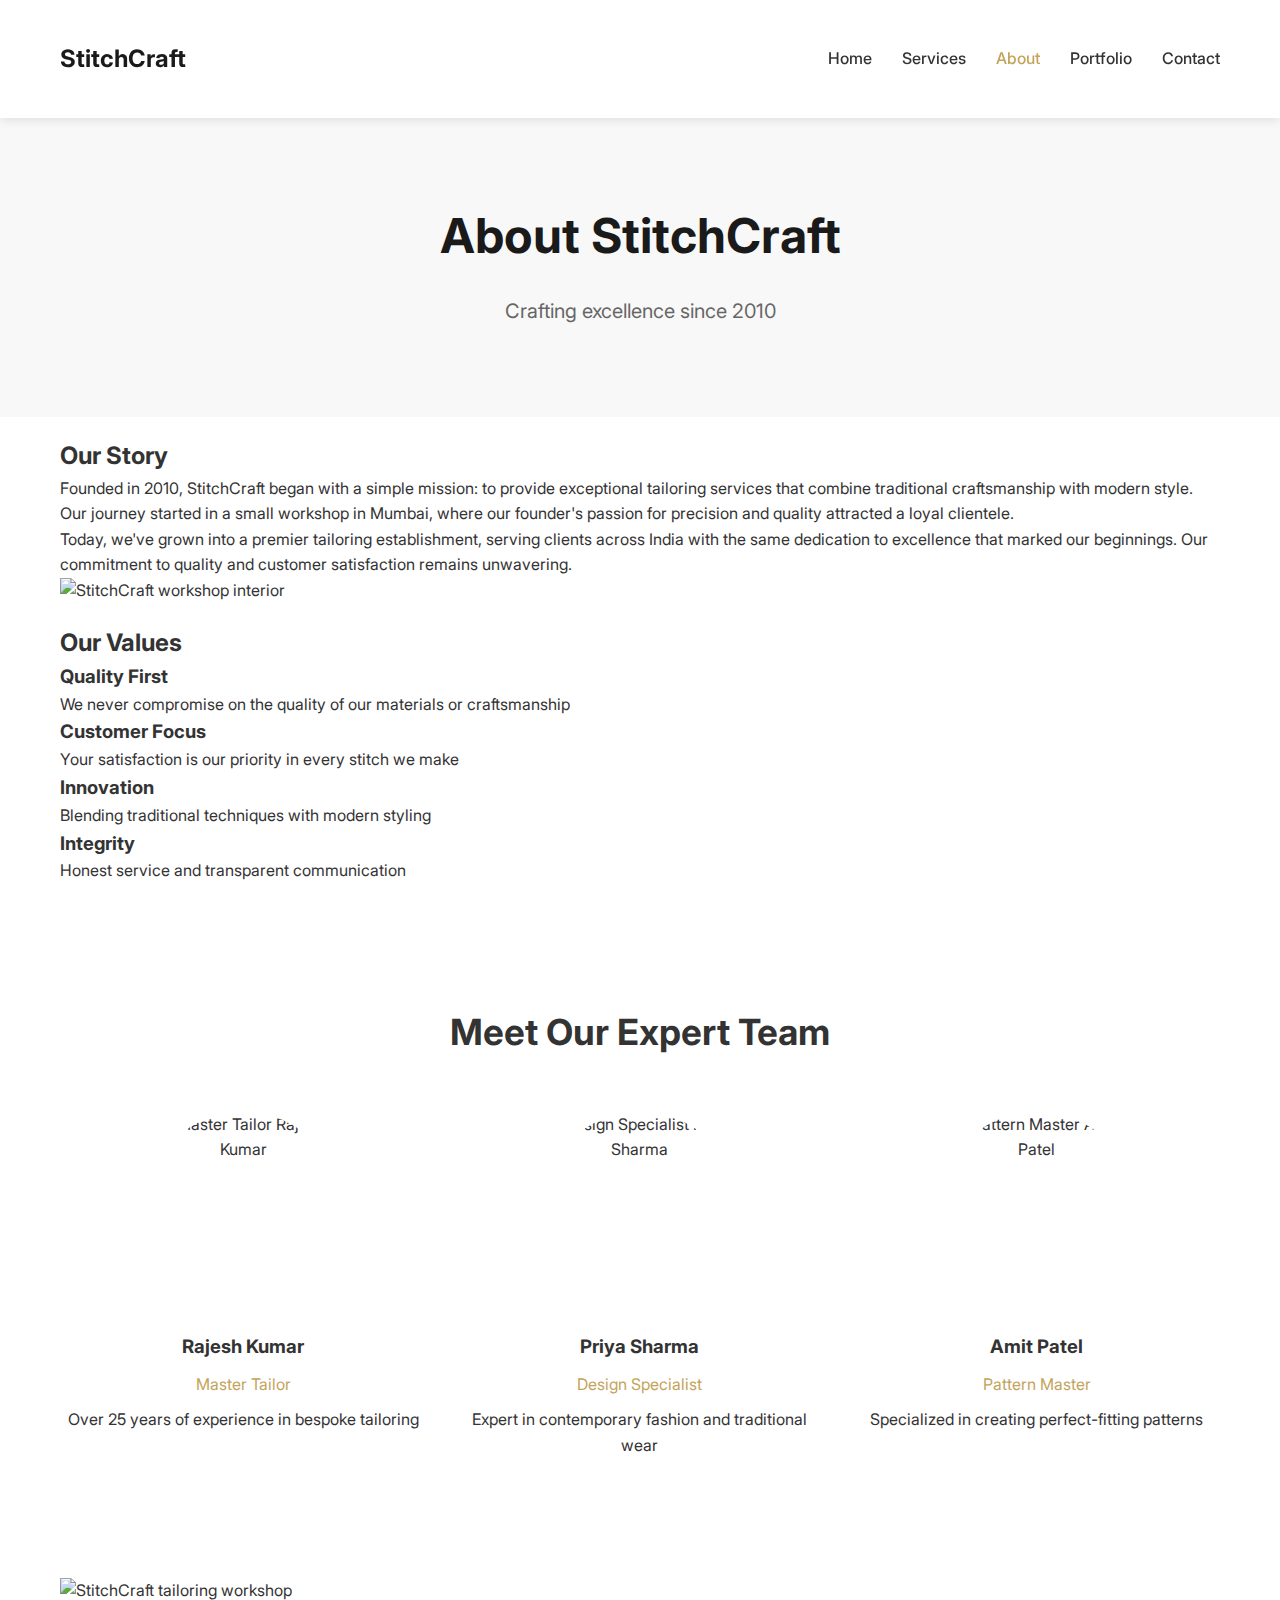
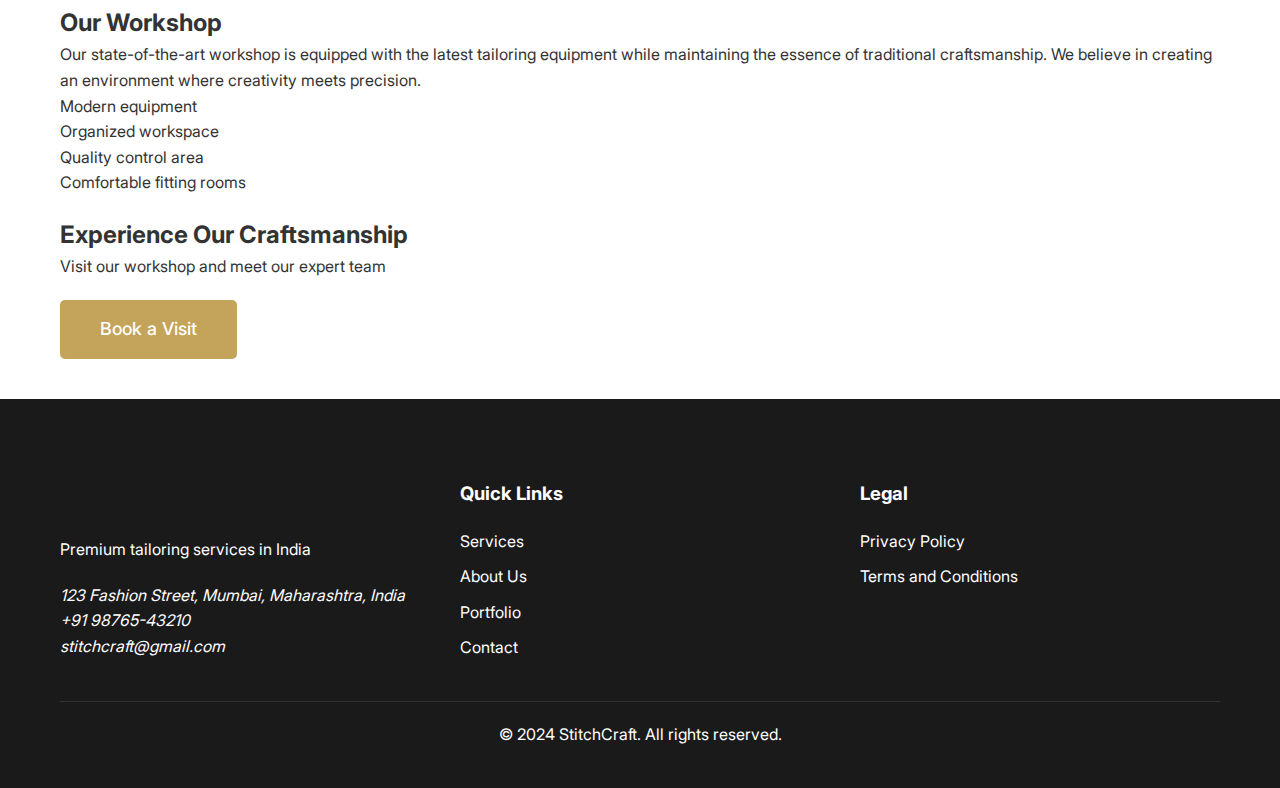
==== about.html @ 89bb5e3f "Initial commit" ====
<!DOCTYPE html>
<html lang="en">
<head>
    <meta charset="UTF-8">
    <meta name="viewport" content="width=device-width, initial-scale=1.0">
    <title>About StitchCraft - Our Story and Expertise</title>
    <meta name="description" content="Learn about StitchCraft's journey in premium tailoring, our expert team, and our commitment to quality craftsmanship in India.">
    <link rel="stylesheet" href="css/main.css">
    <link rel="stylesheet" href="fonts/fonts.css">
</head>
<body>
    <header class="header">
        <div class="container">
            <a href="index.html" class="logo">StitchCraft</a>
            <nav class="nav">
                <ul class="nav__list">
                    <li><a href="index.html">Home</a></li>
                    <li><a href="services.html">Services</a></li>
                    <li><a href="about.html" class="active">About</a></li>
                    <li><a href="portfolio.html">Portfolio</a></li>
                    <li><a href="contact.html">Contact</a></li>
                </ul>
            </nav>
        </div>
    </header>

    <main>
        <section class="page-hero">
            <div class="container">
                <h1>About StitchCraft</h1>
                <p>Crafting excellence since 2010</p>
            </div>
        </section>

        <section class="story">
            <div class="container">
                <div class="story__grid">
                    <div class="story__content">
                        <h2>Our Story</h2>
                        <p>Founded in 2010, StitchCraft began with a simple mission: to provide exceptional tailoring services that combine traditional craftsmanship with modern style. Our journey started in a small workshop in Mumbai, where our founder's passion for precision and quality attracted a loyal clientele.</p>
                        <p>Today, we've grown into a premier tailoring establishment, serving clients across India with the same dedication to excellence that marked our beginnings. Our commitment to quality and customer satisfaction remains unwavering.</p>
                    </div>
                    <div class="story__image">
                        <img src="" alt="StitchCraft workshop interior">
                    </div>
                </div>
            </div>
        </section>

        <section class="values">
            <div class="container">
                <h2>Our Values</h2>
                <div class="values__grid">
                    <div class="value">
                        <h3>Quality First</h3>
                        <p>We never compromise on the quality of our materials or craftsmanship</p>
                    </div>
                    <div class="value">
                        <h3>Customer Focus</h3>
                        <p>Your satisfaction is our priority in every stitch we make</p>
                    </div>
                    <div class="value">
                        <h3>Innovation</h3>
                        <p>Blending traditional techniques with modern styling</p>
                    </div>
                    <div class="value">
                        <h3>Integrity</h3>
                        <p>Honest service and transparent communication</p>
                    </div>
                </div>
            </div>
        </section>

        <section class="team">
            <div class="container">
                <h2>Meet Our Expert Team</h2>
                <div class="team__grid">
                    <div class="team-member">
                        <img src="" alt="Master Tailor Rajesh Kumar">
                        <h3>Rajesh Kumar</h3>
                        <p class="team-member__role">Master Tailor</p>
                        <p>Over 25 years of experience in bespoke tailoring</p>
                    </div>
                    <div class="team-member">
                        <img src="" alt="Design Specialist Priya Sharma">
                        <h3>Priya Sharma</h3>
                        <p class="team-member__role">Design Specialist</p>
                        <p>Expert in contemporary fashion and traditional wear</p>
                    </div>
                    <div class="team-member">
                        <img src="" alt="Pattern Master Amit Patel">
                        <h3>Amit Patel</h3>
                        <p class="team-member__role">Pattern Master</p>
                        <p>Specialized in creating perfect-fitting patterns</p>
                    </div>
                </div>
            </div>
        </section>

        <section class="workshop">
            <div class="container">
                <div class="workshop__grid">
                    <div class="workshop__image">
                        <img src="" alt="StitchCraft tailoring workshop">
                    </div>
                    <div class="workshop__content">
                        <h2>Our Workshop</h2>
                        <p>Our state-of-the-art workshop is equipped with the latest tailoring equipment while maintaining the essence of traditional craftsmanship. We believe in creating an environment where creativity meets precision.</p>
                        <ul class="workshop__features">
                            <li>Modern equipment</li>
                            <li>Organized workspace</li>
                            <li>Quality control area</li>
                            <li>Comfortable fitting rooms</li>
                        </ul>
                    </div>
                </div>
            </div>
        </section>

        <section class="cta">
            <div class="container">
                <h2>Experience Our Craftsmanship</h2>
                <p>Visit our workshop and meet our expert team</p>
                <a href="contact.html" class="btn btn--large">Book a Visit</a>
            </div>
        </section>
    </main>

    <footer class="footer">
        <div class="container">
            <div class="footer__grid">
                <div class="footer__info">
                    <a href="index.html" class="logo">StitchCraft</a>
                    <p>Premium tailoring services in India</p>
                    <address>
                        <a href="https://maps.google.com/?q=123+Fashion+Street,+Mumbai,+Maharashtra,+India" target="_blank">123 Fashion Street, Mumbai, Maharashtra, India</a><br>
                        <a href="tel:+919876543210">+91 98765-43210</a><br>
                        <a href="mailto:stitchcraft@gmail.com">stitchcraft@gmail.com</a>
                    </address>
                </div>
                <div class="footer__links">
                    <h3>Quick Links</h3>
                    <ul>
                        <li><a href="services.html">Services</a></li>
                        <li><a href="about.html">About Us</a></li>
                        <li><a href="portfolio.html">Portfolio</a></li>
                        <li><a href="contact.html">Contact</a></li>
                    </ul>
                </div>
                <div class="footer__legal">
                    <h3>Legal</h3>
                    <ul>
                        <li><a href="privacy-policy.html">Privacy Policy</a></li>
                        <li><a href="terms-conditions.html">Terms and Conditions</a></li>
                    </ul>
                </div>
            </div>
            <div class="footer__bottom">
                <p>&copy; 2024 StitchCraft. All rights reserved.</p>
            </div>
        </div>
    </footer>
</body>
</html>
---- css/main.css ----
/* Reset and base styles */
* {
    margin: 0;
    padding: 0;
    box-sizing: border-box;
}

body {
    font-family: 'Inter', sans-serif;
    line-height: 1.6;
    color: #333;
}

img {
    max-width: 100%;
    height: auto;
    display: block;
}

a {
    color: inherit;
    text-decoration: none;
}

ul {
    list-style: none;
}

/* Container */
.container {
    max-width: 1200px;
    margin: 20px auto;
    padding: 0 20px;
}

/* Header */
.header {
    background: #fff;
    padding: 20px 0;
    box-shadow: 0 2px 10px rgba(0, 0, 0, 0.1);
    position: sticky;
    top: 0;
    z-index: 100;
}

.header .container {
    display: flex;
    justify-content: space-between;
    align-items: center;
}

.logo {
    font-size: 24px;
    font-weight: 700;
    color: #1a1a1a;
    z-index: 101;
}

.nav-toggle {
    display: none;
    background: none;
    border: none;
    padding: 0;
    cursor: pointer;
    z-index: 101;
}

.hamburger {
    display: block;
    width: 30px;
    height: 3px;
    background: #1a1a1a;
    position: relative;
    transition: all 0.3s;
}

.hamburger::before,
.hamburger::after {
    content: '';
    position: absolute;
    width: 100%;
    height: 100%;
    background: #1a1a1a;
    transition: all 0.3s;
}

.hamburger::before {
    top: -8px;
}

.hamburger::after {
    bottom: -8px;
}

.nav-toggle.active .hamburger {
    background: transparent;
}

.nav-toggle.active .hamburger::before {
    transform: rotate(45deg);
    top: 0;
}

.nav-toggle.active .hamburger::after {
    transform: rotate(-45deg);
    bottom: 0;
}

.nav__list {
    display: flex;
    gap: 30px;
}

.nav__list a {
    font-weight: 500;
    transition: color 0.3s;
}

.nav__list a:hover,
.nav__list a.active {
    color: #c4a35a;
}

/* Hero section */
.hero {
    background-color: #f8f8f8;
    padding: 100px 0;
    text-align: center;
}

.page-hero {
    background-color: #f8f8f8;
    padding: 60px 0;
    text-align: center;
}

.hero h1,
.page-hero h1 {
    font-size: 48px;
    margin-bottom: 20px;
    color: #1a1a1a;
}

.hero p,
.page-hero p {
    font-size: 20px;
    color: #666;
    margin-bottom: 30px;
}

/* Buttons */
.btn {
    display: inline-block;
    padding: 12px 30px;
    background-color: #c4a35a;
    color: #fff;
    border-radius: 5px;
    font-weight: 500;
    transition: background-color 0.3s;
		margin: 20px 0;
}

.btn:hover {
    background-color: #b39351;
}

.btn--large {
    padding: 15px 40px;
    font-size: 18px;
}

/* Features section */
.features {
    padding: 80px 0;
}

.features h2 {
    text-align: center;
    font-size: 36px;
    margin-bottom: 50px;
}

.features__grid {
    display: grid;
    grid-template-columns: repeat(auto-fit, minmax(250px, 1fr));
    gap: 30px;
}

.feature {
    text-align: center;
    padding: 30px;
}

.feature__image {
    width: 200px;
    height: 200px;
    margin: 0 auto 20px;
    border-radius: 10px;
    overflow: hidden;
    background: #f8f8f8;
}

.feature__image img {
    width: 100%;
    height: 100%;
    object-fit: cover;
}

.feature h3 {
    margin: 20px 0;
    font-size: 24px;
}

/* Services section */
.services-preview {
    padding: 80px 0;
    background-color: #f8f8f8;
}

.services__grid {
    display: grid;
    grid-template-columns: repeat(auto-fit, minmax(300px, 1fr));
    gap: 30px;
}

.service {
    background: #fff;
    border-radius: 10px;
    overflow: hidden;
    box-shadow: 0 5px 15px rgba(0, 0, 0, 0.1);
}

.service img {
    width: 100%;
    height: 250px;
    object-fit: cover;
}

.service h3 {
    margin: 20px;
    font-size: 24px;
}

.service p {
    margin: 0 20px 20px;
    color: #666;
}

/* Portfolio section */
.portfolio {
    padding: 80px 0;
}

.portfolio h2 {
    text-align: center;
    font-size: 36px;
    margin-bottom: 30px;
}

.portfolio__filters {
    display: flex;
    justify-content: center;
    gap: 15px;
    margin-bottom: 40px;
}

.filter-btn {
    padding: 10px 20px;
    border: 2px solid #c4a35a;
    border-radius: 5px;
    background: transparent;
    color: #c4a35a;
    font-weight: 500;
    cursor: pointer;
    transition: all 0.3s;
}

.filter-btn:hover,
.filter-btn.active {
    background: #c4a35a;
    color: #fff;
}

.portfolio__grid {
    display: grid;
    grid-template-columns: repeat(auto-fit, minmax(300px, 1fr));
    gap: 30px;
}

.portfolio-item {
    position: relative;
    border-radius: 10px;
    overflow: hidden;
    box-shadow: 0 5px 15px rgba(0, 0, 0, 0.1);
    transition: all 0.3s ease;
    opacity: 1;
}

.portfolio-item.hidden {
    display: none;
}

.portfolio-item:hover {
    transform: translateY(-5px);
}

.portfolio-item img {
    width: 100%;
    height: 300px;
    object-fit: cover;
}

.portfolio-item__info {
    position: absolute;
    bottom: 0;
    left: 0;
    right: 0;
    padding: 20px;
    background: linear-gradient(to top, rgba(0,0,0,0.8), rgba(0,0,0,0));
    color: #fff;
}

.portfolio-item__info h3 {
    font-size: 24px;
    margin-bottom: 10px;
}

.portfolio-item__info p {
    font-size: 16px;
    opacity: 0.9;
}

@media (max-width: 768px) {
    .portfolio__filters {
        flex-wrap: wrap;
        justify-content: center;
        padding: 0 20px;
    }

    .filter-btn {
        width: calc(50% - 10px);
        text-align: center;
    }

    .portfolio__grid {
        grid-template-columns: 1fr;
        padding: 0 20px;
    }
}

/* Team section */
.team {
    padding: 80px 0;
}

.team h2 {
    text-align: center;
    font-size: 36px;
    margin-bottom: 50px;
}

.team__grid {
    display: grid;
    grid-template-columns: repeat(auto-fit, minmax(250px, 1fr));
    gap: 30px;
}

.team-member {
    text-align: center;
}

.team-member img {
    width: 200px;
    height: 200px;
    border-radius: 50%;
    margin: 0 auto 20px;
    object-fit: cover;
}

.team-member h3 {
    margin-bottom: 10px;
}

.team-member__role {
    color: #c4a35a;
    margin-bottom: 10px;
}

/* Contact form */
.contact-form {
    padding: 80px 0;
}

.form {
    max-width: 600px;
    margin: 0 auto;
}

.form__group {
    margin-bottom: 20px;
}

.form__group label {
    display: block;
    margin-bottom: 5px;
    font-weight: 500;
}

.form__group input,
.form__group textarea,
.form__group select {
    width: 100%;
    padding: 10px;
    border: 1px solid #ddd;
    border-radius: 5px;
    font-size: 16px;
}

.form__group--checkbox {
    display: flex;
    align-items: center;
    gap: 10px;
}

.form__group--checkbox input {
    width: auto;
}

/* Contact info */
.contact-info {
    padding: 60px 0;
    background-color: #f8f8f8;
}

.contact-info__grid {
    display: grid;
    grid-template-columns: repeat(auto-fit, minmax(250px, 1fr));
    gap: 30px;
}

.contact-card {
    text-align: center;
    padding: 30px;
}

.contact-card h3 {
    margin-bottom: 20px;
}

/* Map */
.map {
    padding: 40px 0;
}

.map iframe {
    width: 100%;
    border-radius: 10px;
}

/* Footer */
.footer {
    background-color: #1a1a1a;
    color: #fff;
    padding: 60px 0 20px;
}

.footer__grid {
    display: grid;
    grid-template-columns: repeat(auto-fit, minmax(250px, 1fr));
    gap: 40px;
    margin-bottom: 40px;
}

.footer__info p {
    margin: 20px 0;
}

.footer__links h3,
.footer__legal h3 {
    margin-bottom: 20px;
}

.footer__links ul,
.footer__legal ul {
    display: flex;
    flex-direction: column;
    gap: 10px;
}

.footer__bottom {
    text-align: center;
    padding-top: 20px;
    border-top: 1px solid rgba(255, 255, 255, 0.1);
}

/* Privacy and Terms pages */
.privacy-content,
.terms-content {
    padding: 60px 0;
}

.content-block {
    margin-bottom: 40px;
}

.content-block h2 {
    margin-bottom: 20px;
    font-size: 28px;
}

.content-block h3 {
    margin: 20px 0 10px;
    font-size: 22px;
}

.content-block p,
.content-block ul {
    margin-bottom: 20px;
}

.content-block ul {
    padding-left: 20px;
    list-style-type: disc;
}

/* Thanks page */
.thanks-page {
    min-height: 100vh;
    display: flex;
    align-items: center;
    justify-content: center;
    text-align: center;
    padding: 40px 0;
}

.thanks-content h1 {
    font-size: 36px;
    margin-bottom: 20px;
}

.thanks-content p {
    margin-bottom: 30px;
    color: #666;
}

/* Responsive styles */
@media (max-width: 768px) {
    .hero h1,
    .page-hero h1 {
        font-size: 36px;
    }

    .nav__list {
        gap: 20px;
    }

    .features__grid,
    .services__grid,
    .team__grid,
    .portfolio__items {
        grid-template-columns: 1fr;
    }
}

@media (max-width: 480px) {
    .hero h1,
    .page-hero h1 {
        font-size: 28px;
    }

    .btn {
        padding: 10px 20px;
    }

    .nav__list {
        gap: 15px;
        font-size: 14px;
    }
}

/* Process section */
.process {
    padding: 80px 0;
    background-color: #f8f8f8;
}

.process h2 {
    text-align: center;
    font-size: 36px;
    margin-bottom: 50px;
}

.process__grid {
    display: grid;
    grid-template-columns: repeat(auto-fit, minmax(250px, 1fr));
    gap: 30px;
}

.process-step {
    text-align: center;
    padding: 30px;
    background: #fff;
    border-radius: 10px;
    box-shadow: 0 5px 15px rgba(0, 0, 0, 0.1);
    position: relative;
}

.process-step__number {
    width: 40px;
    height: 40px;
    background: #c4a35a;
    color: #fff;
    border-radius: 50%;
    display: flex;
    align-items: center;
    justify-content: center;
    font-weight: 700;
    margin: 0 auto 20px;
}

.process-step h3 {
    margin-bottom: 15px;
    font-size: 22px;
}

/* Featured Works section */
.featured-works {
    padding: 80px 0;
}

.featured-works h2 {
    text-align: center;
    font-size: 36px;
    margin-bottom: 50px;
}

.featured-works__grid {
    display: grid;
    grid-template-columns: repeat(auto-fit, minmax(300px, 1fr));
    gap: 30px;
    margin-bottom: 40px;
}

.featured-work {
    position: relative;
    border-radius: 10px;
    overflow: hidden;
    box-shadow: 0 5px 15px rgba(0, 0, 0, 0.1);
}

.featured-work img {
    width: 100%;
    height: 400px;
    object-fit: cover;
}

.featured-work__info {
    position: absolute;
    bottom: 0;
    left: 0;
    right: 0;
    padding: 20px;
    background: linear-gradient(to top, rgba(0,0,0,0.8), rgba(0,0,0,0));
    color: #fff;
}

.featured-work__info h3 {
    margin-bottom: 10px;
    font-size: 24px;
}

.featured-works__cta {
    text-align: center;
}

/* Testimonials section */
.testimonials {
    padding: 80px 0;
    background-color: #f8f8f8;
}

.testimonials h2 {
    text-align: center;
    font-size: 36px;
    margin-bottom: 50px;
}

.testimonials__grid {
    display: grid;
    grid-template-columns: repeat(auto-fit, minmax(300px, 1fr));
    gap: 30px;
}

.testimonial {
    background: #fff;
    padding: 30px;
    border-radius: 10px;
    box-shadow: 0 5px 15px rgba(0, 0, 0, 0.1);
}

.testimonial__content {
    margin-bottom: 20px;
    font-style: italic;
}

.testimonial__author {
    display: flex;
    align-items: center;
    gap: 15px;
}

.testimonial__author img {
    width: 60px;
    height: 60px;
    border-radius: 50%;
    object-fit: cover;
}

.testimonial__info h4 {
    font-size: 18px;
    margin-bottom: 5px;
}

.testimonial__info p {
    color: #666;
    font-size: 14px;
}

/* Expertise section */
.expertise {
    padding: 80px 0;
}

.expertise h2 {
    text-align: center;
    font-size: 36px;
    margin-bottom: 50px;
}

.expertise__grid {
    display: grid;
    grid-template-columns: repeat(auto-fit, minmax(300px, 1fr));
    gap: 30px;
}

.expertise-card {
    padding: 30px;
    background: #fff;
    border-radius: 10px;
    box-shadow: 0 5px 15px rgba(0, 0, 0, 0.1);
}

.expertise-card h3 {
    font-size: 24px;
    margin-bottom: 15px;
    color: #c4a35a;
}

.expertise-card p {
    margin-bottom: 20px;
}

.expertise-list {
    list-style: none;
    padding: 0;
}

.expertise-list li {
    padding: 10px 0;
    border-bottom: 1px solid #eee;
}

.expertise-list li:last-child {
    border-bottom: none;
}

/* Responsive adjustments */
@media (max-width: 768px) {
    .process__grid,
    .featured-works__grid,
    .testimonials__grid,
    .expertise__grid {
        grid-template-columns: 1fr;
    }

    .featured-work img {
        height: 300px;
    }
}

/* Additional Services section */
.additional-services {
    padding: 80px 0;
    background-color: #f8f8f8;
}

.additional-services h2 {
    text-align: center;
    font-size: 36px;
    margin-bottom: 50px;
}

.additional-services__grid {
    display: grid;
    grid-template-columns: repeat(auto-fit, minmax(300px, 1fr));
    gap: 30px;
}

.additional-service {
    background: #fff;
    border-radius: 10px;
    overflow: hidden;
    box-shadow: 0 5px 15px rgba(0, 0, 0, 0.1);
}

.additional-service img {
    width: 100%;
    height: 200px;
    object-fit: cover;
}

.additional-service h3 {
    margin: 20px;
    font-size: 24px;
}

.additional-service p {
    margin: 0 20px 20px;
    color: #666;
}

.additional-service .service-features {
    margin: 0 20px 20px;
    padding-left: 20px;
}

.additional-service .service-features li {
    margin-bottom: 10px;
    position: relative;
}

.additional-service .service-features li:before {
    content: "•";
    color: #c4a35a;
    position: absolute;
    left: -15px;
}

.additional-service .btn {
    margin: 0 20px 20px;
}

/* Fabric Collection section */
.fabric-collection {
    padding: 80px 0;
}

.fabric-collection h2 {
    text-align: center;
    font-size: 36px;
    margin-bottom: 50px;
}

.fabric-collection__grid {
    display: grid;
    grid-template-columns: repeat(auto-fit, minmax(250px, 1fr));
    gap: 30px;
}

.fabric-category {
    background: #fff;
    border-radius: 10px;
    overflow: hidden;
    box-shadow: 0 5px 15px rgba(0, 0, 0, 0.1);
}

.fabric-category img {
    width: 100%;
    height: 200px;
    object-fit: cover;
}

.fabric-category h3 {
    margin: 20px;
    font-size: 22px;
    color: #c4a35a;
}

.fabric-category ul {
    margin: 0 20px 20px;
    padding-left: 20px;
    list-style-type: disc;
}

.fabric-category li {
    margin-bottom: 10px;
    color: #666;
}

/* Service Features section */
.service-features {
    padding: 80px 0;
    background-color: #f8f8f8;
}

.service-features h2 {
    text-align: center;
    font-size: 36px;
    margin-bottom: 50px;
}

.service-features__grid {
    display: grid;
    grid-template-columns: repeat(auto-fit, minmax(250px, 1fr));
    gap: 30px;
}

.feature-card {
    text-align: center;
    padding: 30px;
    background: #fff;
    border-radius: 10px;
    box-shadow: 0 5px 15px rgba(0, 0, 0, 0.1);
}

.feature-card__icon {
    width: 80px;
    height: 80px;
    margin: 0 auto 20px;
    background: #f8f8f8;
    border-radius: 50%;
    display: flex;
    align-items: center;
    justify-content: center;
}

.feature-card__icon img {
    width: 40px;
    height: 40px;
    object-fit: contain;
}

.feature-card h3 {
    margin-bottom: 15px;
    font-size: 22px;
    color: #c4a35a;
}

.feature-card p {
    color: #666;
}

/* Quality Guarantee section */
.quality-guarantee {
    padding: 80px 0;
    background: linear-gradient(rgba(196, 163, 90, 0.1), rgba(196, 163, 90, 0.1));
}

.quality-guarantee__content {
    text-align: center;
    max-width: 800px;
    margin: 0 auto;
}

.quality-guarantee h2 {
    font-size: 36px;
    margin-bottom: 20px;
}

.quality-guarantee > p {
    margin-bottom: 50px;
    font-size: 18px;
    color: #666;
}

.guarantee-points {
    display: grid;
    grid-template-columns: repeat(auto-fit, minmax(300px, 1fr));
    gap: 30px;
}

.guarantee-point {
    background: #fff;
    padding: 30px;
    border-radius: 10px;
    box-shadow: 0 5px 15px rgba(0, 0, 0, 0.1);
}

.guarantee-point h3 {
    margin-bottom: 15px;
    font-size: 22px;
    color: #c4a35a;
}

.guarantee-point p {
    color: #666;
}

/* Responsive adjustments */
@media (max-width: 768px) {
    .additional-services__grid,
    .fabric-collection__grid,
    .service-features__grid,
    .guarantee-points {
        grid-template-columns: 1fr;
    }
}

/* Responsive styles */
@media (max-width: 768px) {
    .nav-toggle {
        display: block;
    }

    .nav {
        position: fixed;
        top: 0;
        right: -100%;
        width: 100%;
        height: 100vh;
        background: #fff;
        padding: 80px 20px;
        transition: right 0.3s;
    }

    .nav.active {
        right: 0;
    }

    .nav__list {
        flex-direction: column;
        align-items: center;
        gap: 20px;
    }

    .nav__list a {
        font-size: 20px;
    }
}

/* Pricing section */
.pricing {
    padding: 80px 0;
    background-color: #f8f8f8;
}

.pricing h2 {
    text-align: center;
    font-size: 36px;
    margin-bottom: 50px;
}

.pricing__grid {
    display: grid;
    grid-template-columns: repeat(auto-fit, minmax(300px, 1fr));
    gap: 30px;
    max-width: 1200px;
    margin: 0 auto;
}

.pricing-card {
    background: #fff;
    border-radius: 10px;
    overflow: hidden;
    box-shadow: 0 5px 15px rgba(0, 0, 0, 0.1);
    transition: transform 0.3s;
    position: relative;
}

.pricing-card:hover {
    transform: translateY(-5px);
}

.pricing-card.featured {
    border: 2px solid #c4a35a;
    transform: scale(1.05);
}

.pricing-card.featured:hover {
    transform: scale(1.05) translateY(-5px);
}

.featured-label {
    position: absolute;
    top: 0;
    right: 0;
    background: #c4a35a;
    color: #fff;
    padding: 8px 20px;
    border-bottom-left-radius: 10px;
    font-size: 14px;
    font-weight: 500;
}

.pricing-card__header {
    background: #1a1a1a;
    color: #fff;
    padding: 30px;
    text-align: center;
}

.pricing-card__header h3 {
    font-size: 24px;
    margin-bottom: 10px;
}

.pricing-card__header .price {
    font-size: 20px;
    color: #c4a35a;
    font-weight: 500;
}

.pricing-card__content {
    padding: 30px;
}

.pricing-card__content ul {
    margin-bottom: 30px;
}

.pricing-card__content li {
    display: flex;
    justify-content: space-between;
    align-items: center;
    padding: 15px 0;
    border-bottom: 1px solid #eee;
}

.pricing-card__content li:last-child {
    border-bottom: none;
}

.feature-name {
    color: #333;
}

.feature-price {
    color: #c4a35a;
    font-weight: 500;
}

.pricing-card .btn {
    width: 100%;
    text-align: center;
}

@media (max-width: 768px) {
    .pricing__grid {
        grid-template-columns: 1fr;
        padding: 0 20px;
    }

    .pricing-card.featured {
        transform: none;
    }

    .pricing-card.featured:hover {
        transform: translateY(-5px);
    }
}
---- fonts/fonts.css ----
@font-face {
    font-family: 'Inter';
    src: url('Inter_24pt-Regular.ttf') format('truetype');
    font-weight: 400;
    font-style: normal;
    font-display: swap;
}

@font-face {
    font-family: 'Inter';
    src: url('Inter_24pt-Medium.ttf') format('truetype');
    font-weight: 500;
    font-style: normal;
    font-display: swap;
}

@font-face {
    font-family: 'Inter';
    src: url('Inter_24pt-Bold.ttf') format('truetype');
    font-weight: 700;
    font-style: normal;
    font-display: swap;
}
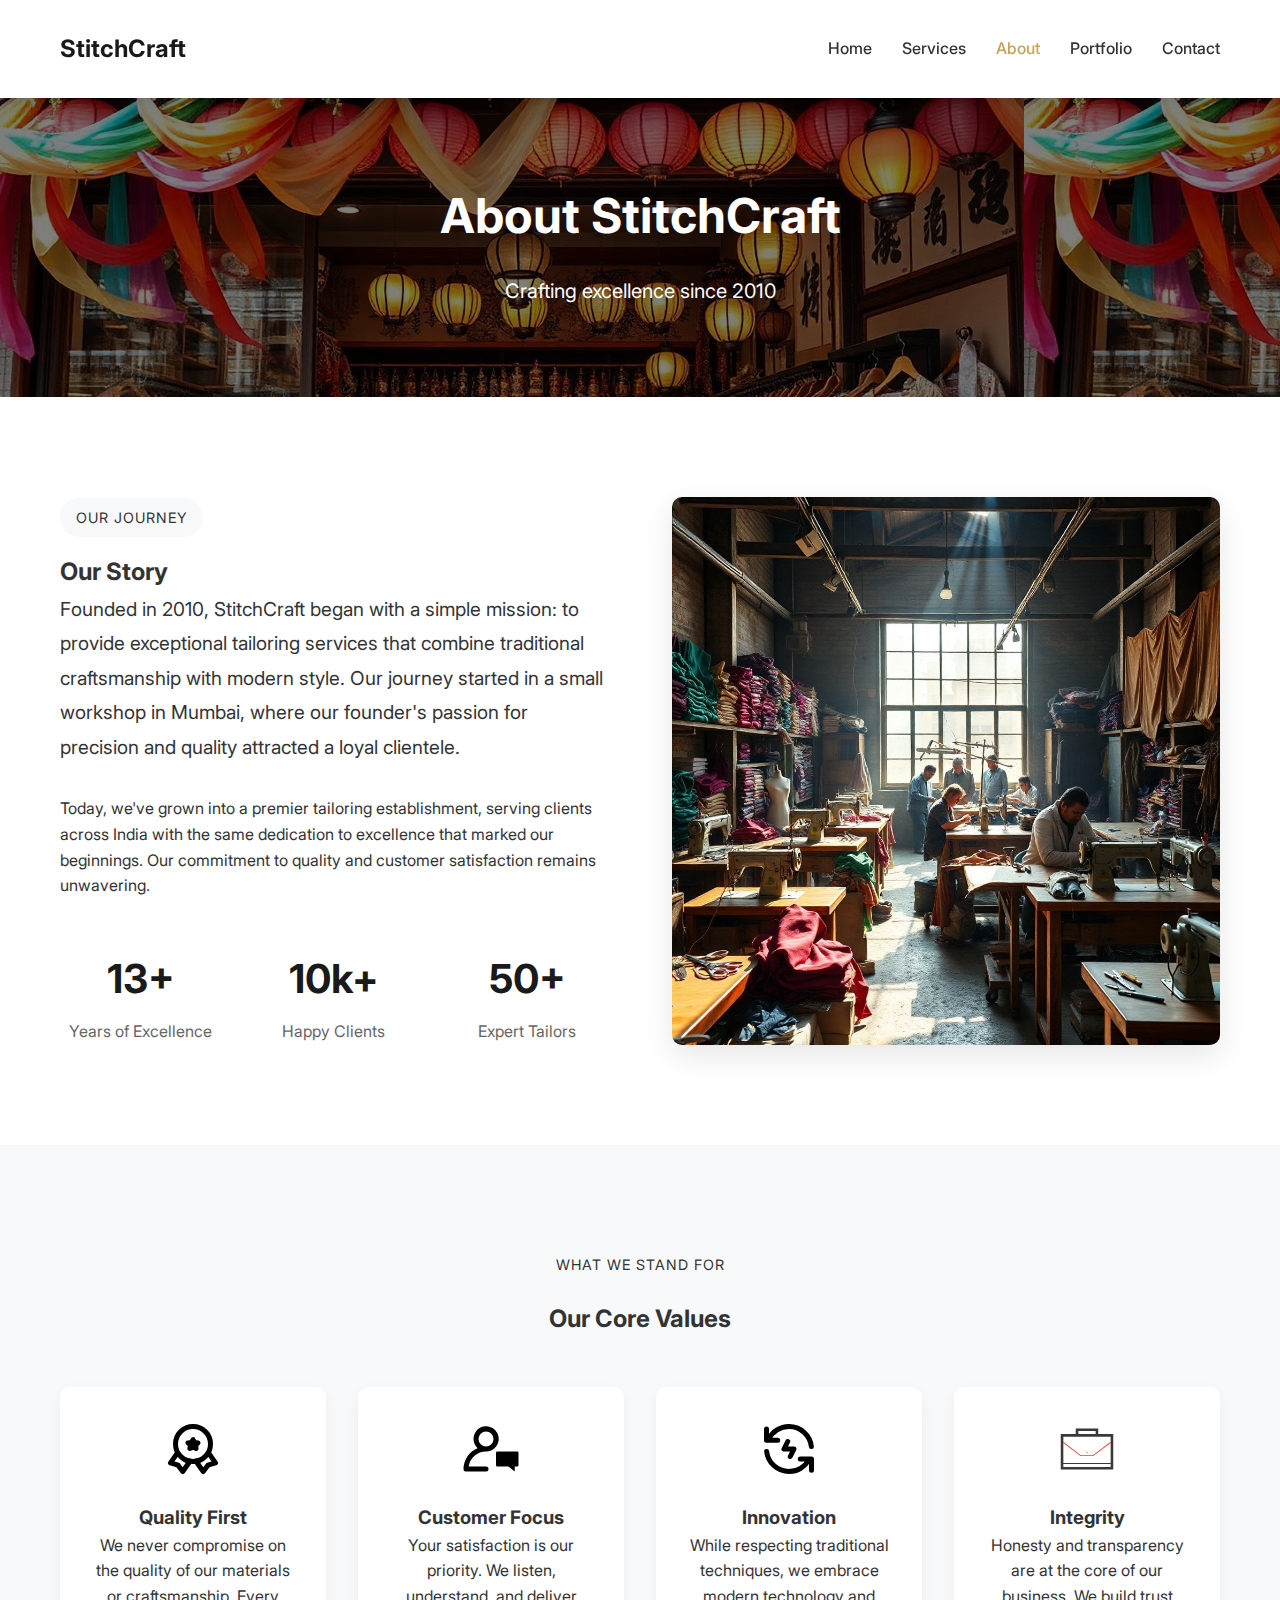
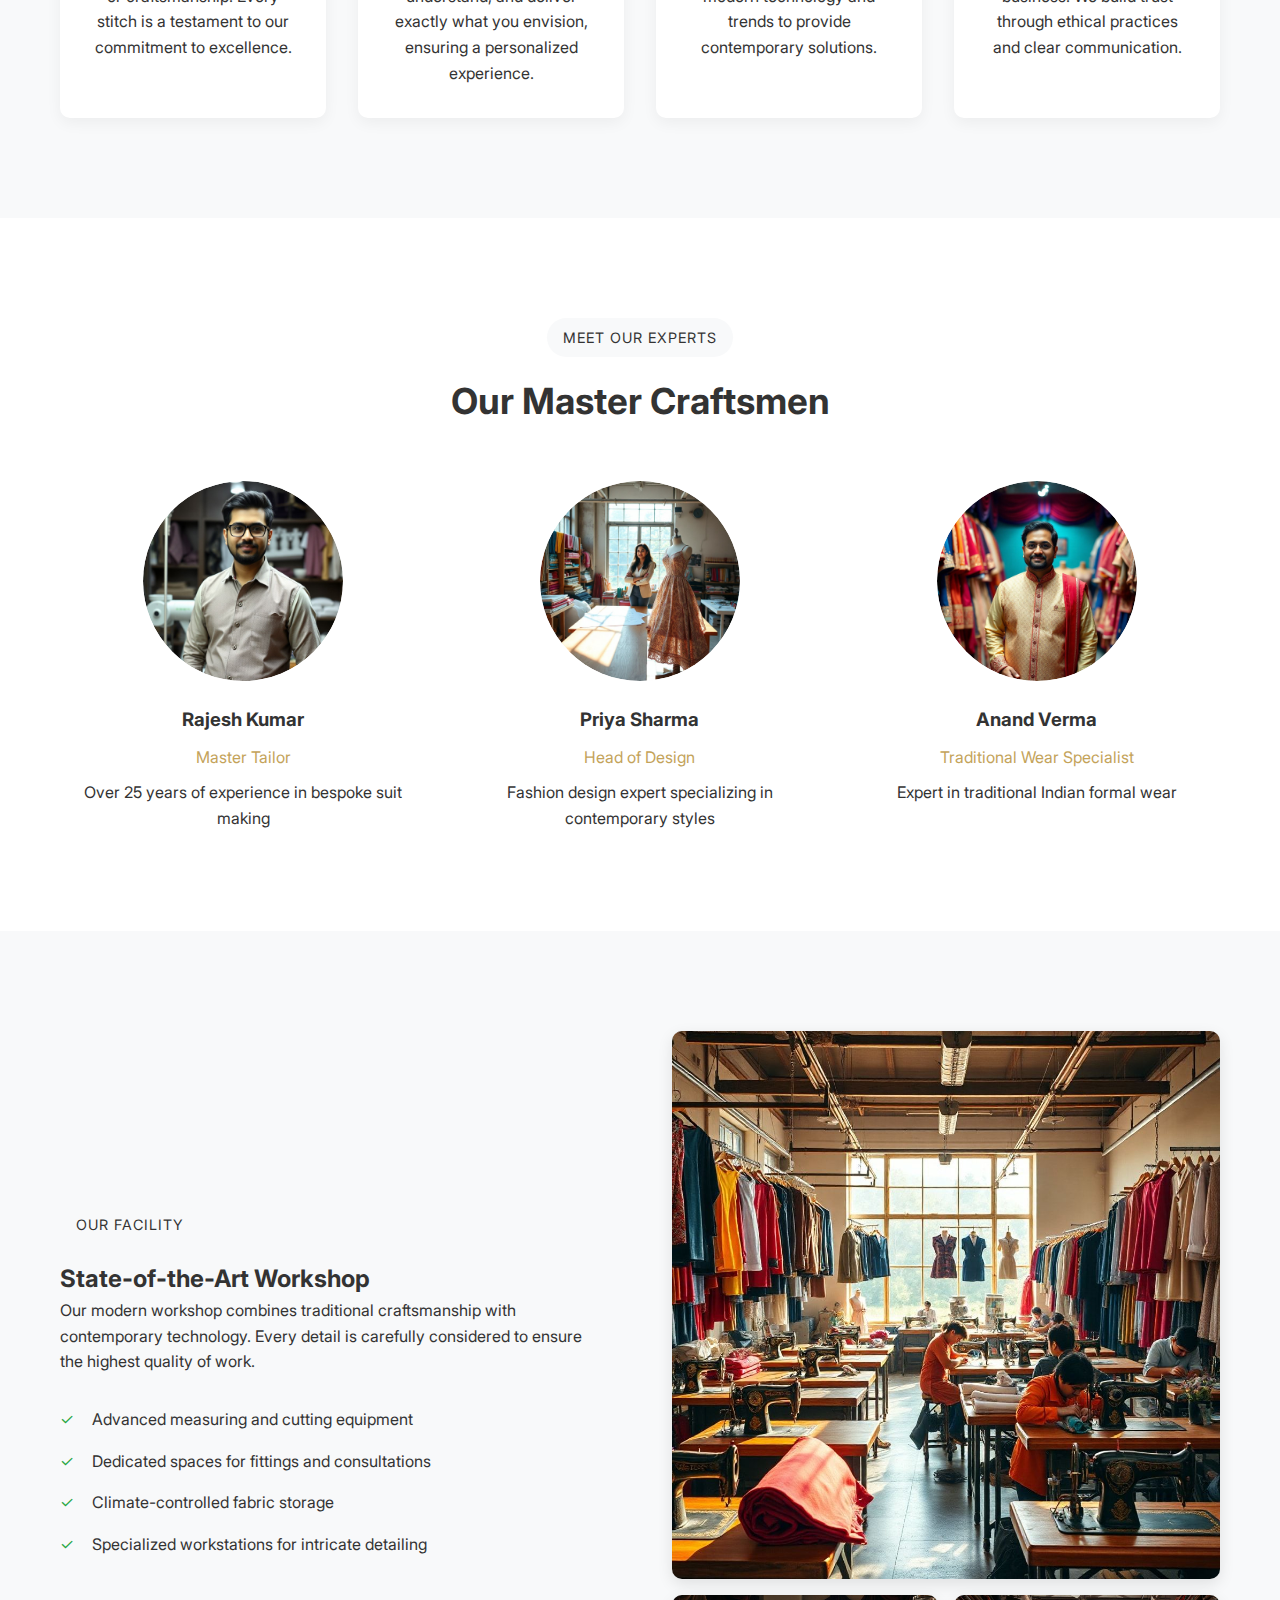
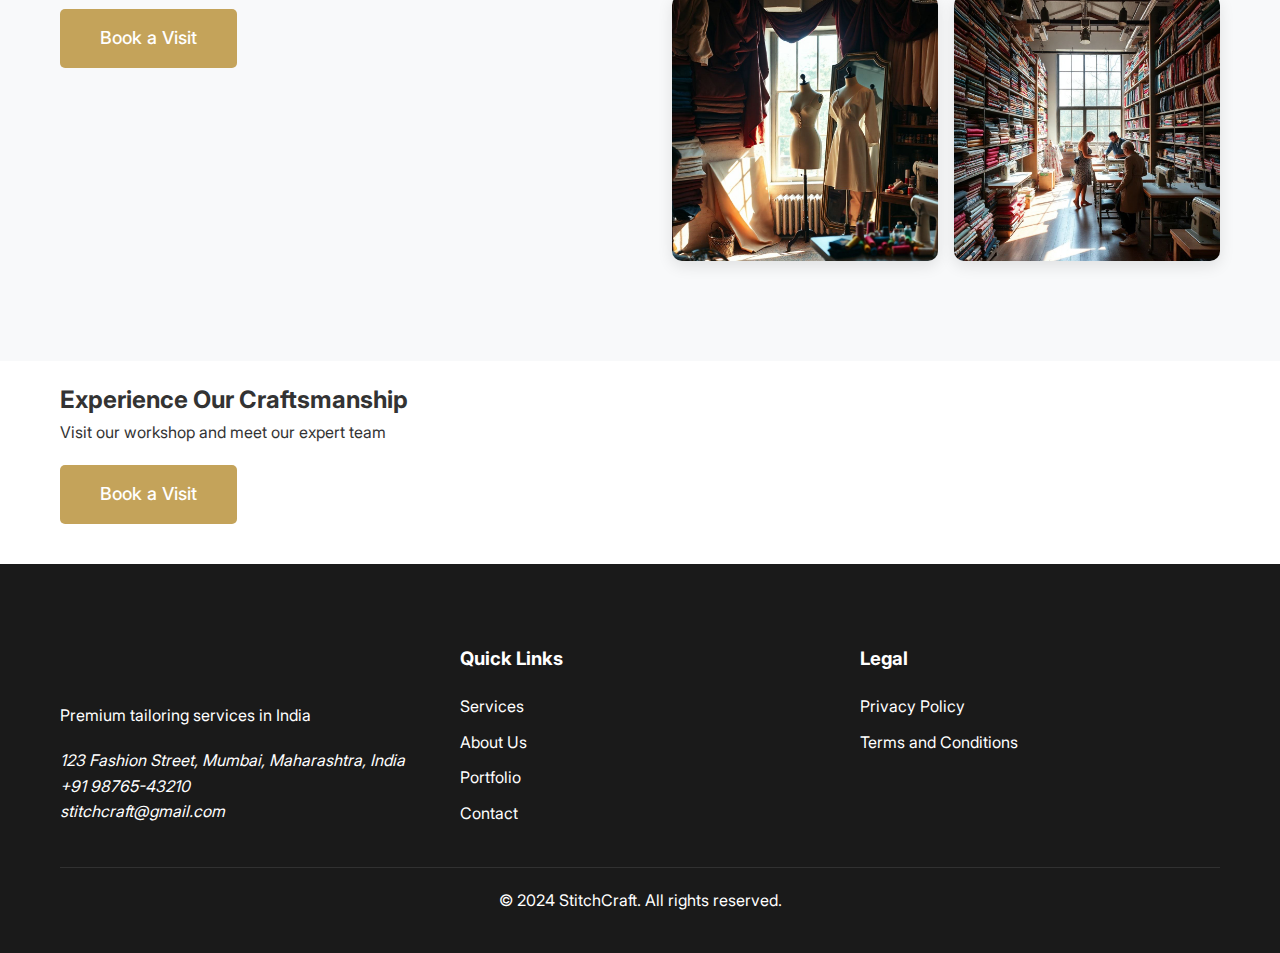
==== commit 46ad671b: "Enhance website structure and design: Added navigation toggle button, improved hero sections with ba" ====
--- a/about.html
+++ b/about.html
@@ -12,6 +12,9 @@
     <header class="header">
         <div class="container">
             <a href="index.html" class="logo">StitchCraft</a>
+            <button class="nav-toggle" aria-label="Toggle navigation">
+                <span class="hamburger"></span>
+            </button>
             <nav class="nav">
                 <ul class="nav__list">
                     <li><a href="index.html">Home</a></li>
@@ -25,7 +28,7 @@
     </header>
 
     <main>
-        <section class="page-hero">
+        <section class="page-hero about-hero">
             <div class="container">
                 <h1>About StitchCraft</h1>
                 <p>Crafting excellence since 2010</p>
@@ -36,12 +39,27 @@
             <div class="container">
                 <div class="story__grid">
                     <div class="story__content">
+                        <span class="section-tag">Our Journey</span>
                         <h2>Our Story</h2>
-                        <p>Founded in 2010, StitchCraft began with a simple mission: to provide exceptional tailoring services that combine traditional craftsmanship with modern style. Our journey started in a small workshop in Mumbai, where our founder's passion for precision and quality attracted a loyal clientele.</p>
+                        <p class="story__description">Founded in 2010, StitchCraft began with a simple mission: to provide exceptional tailoring services that combine traditional craftsmanship with modern style. Our journey started in a small workshop in Mumbai, where our founder's passion for precision and quality attracted a loyal clientele.</p>
                         <p>Today, we've grown into a premier tailoring establishment, serving clients across India with the same dedication to excellence that marked our beginnings. Our commitment to quality and customer satisfaction remains unwavering.</p>
+                        <div class="story__stats">
+                            <div class="stat-item">
+                                <span class="stat-number">13+</span>
+                                <span class="stat-label">Years of Excellence</span>
+                            </div>
+                            <div class="stat-item">
+                                <span class="stat-number">10k+</span>
+                                <span class="stat-label">Happy Clients</span>
+                            </div>
+                            <div class="stat-item">
+                                <span class="stat-number">50+</span>
+                                <span class="stat-label">Expert Tailors</span>
+                            </div>
+                        </div>
                     </div>
                     <div class="story__image">
-                        <img src="" alt="StitchCraft workshop interior">
+                        <img src="img/interior.jpg" alt="StitchCraft workshop interior">
                     </div>
                 </div>
             </div>
@@ -49,23 +67,36 @@
 
         <section class="values">
             <div class="container">
-                <h2>Our Values</h2>
+                <span class="section-tag">What We Stand For</span>
+                <h2>Our Core Values</h2>
                 <div class="values__grid">
-                    <div class="value">
+                    <div class="value-card">
+                        <div class="value-card__icon">
+                            <img src="img/icons/quality-4-svgrepo-com.svg" alt="Quality icon">
+                        </div>
                         <h3>Quality First</h3>
-                        <p>We never compromise on the quality of our materials or craftsmanship</p>
-                    </div>
-                    <div class="value">
+                        <p>We never compromise on the quality of our materials or craftsmanship. Every stitch is a testament to our commitment to excellence.</p>
+                    </div>
+                    <div class="value-card">
+                        <div class="value-card__icon">
+                            <img src="img/icons/customer-service-svgrepo-com.svg" alt="Customer focus icon">
+                        </div>
                         <h3>Customer Focus</h3>
-                        <p>Your satisfaction is our priority in every stitch we make</p>
-                    </div>
-                    <div class="value">
+                        <p>Your satisfaction is our priority. We listen, understand, and deliver exactly what you envision, ensuring a personalized experience.</p>
+                    </div>
+                    <div class="value-card">
+                        <div class="value-card__icon">
+                            <img src="img/icons/flip-forward-energy-svgrepo-com.svg" alt="Innovation icon">
+                        </div>
                         <h3>Innovation</h3>
-                        <p>Blending traditional techniques with modern styling</p>
-                    </div>
-                    <div class="value">
+                        <p>While respecting traditional techniques, we embrace modern technology and trends to provide contemporary solutions.</p>
+                    </div>
+                    <div class="value-card">
+                        <div class="value-card__icon">
+                            <img src="img/icons/business-svgrepo-com.svg" alt="Integrity icon">
+                        </div>
                         <h3>Integrity</h3>
-                        <p>Honest service and transparent communication</p>
+                        <p>Honesty and transparency are at the core of our business. We build trust through ethical practices and clear communication.</p>
                     </div>
                 </div>
             </div>
@@ -73,25 +104,32 @@
 
         <section class="team">
             <div class="container">
-                <h2>Meet Our Expert Team</h2>
+                <span class="section-tag">Meet Our Experts</span>
+                <h2>Our Master Craftsmen</h2>
                 <div class="team__grid">
                     <div class="team-member">
-                        <img src="" alt="Master Tailor Rajesh Kumar">
+                        <div class="team-member__image">
+                            <img src="img/master1.jpg" alt="Rajesh Kumar - Master Tailor">
+                        </div>
                         <h3>Rajesh Kumar</h3>
-                        <p class="team-member__role">Master Tailor</p>
-                        <p>Over 25 years of experience in bespoke tailoring</p>
+                        <span class="team-member__role">Master Tailor</span>
+                        <p>Over 25 years of experience in bespoke suit making</p>
                     </div>
                     <div class="team-member">
-                        <img src="" alt="Design Specialist Priya Sharma">
+                        <div class="team-member__image">
+                            <img src="img/master2.jpg" alt="Priya Sharma - Head of Design">
+                        </div>
                         <h3>Priya Sharma</h3>
-                        <p class="team-member__role">Design Specialist</p>
-                        <p>Expert in contemporary fashion and traditional wear</p>
+                        <span class="team-member__role">Head of Design</span>
+                        <p>Fashion design expert specializing in contemporary styles</p>
                     </div>
                     <div class="team-member">
-                        <img src="" alt="Pattern Master Amit Patel">
-                        <h3>Amit Patel</h3>
-                        <p class="team-member__role">Pattern Master</p>
-                        <p>Specialized in creating perfect-fitting patterns</p>
+                        <div class="team-member__image">
+                            <img src="img/master3.jpg" alt="Anand Verma - Traditional Wear Specialist">
+                        </div>
+                        <h3>Anand Verma</h3>
+                        <span class="team-member__role">Traditional Wear Specialist</span>
+                        <p>Expert in traditional Indian formal wear</p>
                     </div>
                 </div>
             </div>
@@ -100,18 +138,22 @@
         <section class="workshop">
             <div class="container">
                 <div class="workshop__grid">
-                    <div class="workshop__image">
-                        <img src="" alt="StitchCraft tailoring workshop">
-                    </div>
                     <div class="workshop__content">
-                        <h2>Our Workshop</h2>
-                        <p>Our state-of-the-art workshop is equipped with the latest tailoring equipment while maintaining the essence of traditional craftsmanship. We believe in creating an environment where creativity meets precision.</p>
+                        <span class="section-tag">Our Facility</span>
+                        <h2>State-of-the-Art Workshop</h2>
+                        <p>Our modern workshop combines traditional craftsmanship with contemporary technology. Every detail is carefully considered to ensure the highest quality of work.</p>
                         <ul class="workshop__features">
-                            <li>Modern equipment</li>
-                            <li>Organized workspace</li>
-                            <li>Quality control area</li>
-                            <li>Comfortable fitting rooms</li>
+                            <li>Advanced measuring and cutting equipment</li>
+                            <li>Dedicated spaces for fittings and consultations</li>
+                            <li>Climate-controlled fabric storage</li>
+                            <li>Specialized workstations for intricate detailing</li>
                         </ul>
+                        <a href="contact.html" class="btn btn--large">Book a Visit</a>
+                    </div>
+                    <div class="workshop__gallery">
+                        <img src="img/mainarea.jpg" alt="Main tailoring area">
+                        <img src="img/fittingroom.jpg" alt="Fitting room">
+                        <img src="img/library.jpg" alt="Fabric library">
                     </div>
                 </div>
             </div>
@@ -160,5 +202,6 @@
             </div>
         </div>
     </footer>
+    <script src="js/main.js"></script>
 </body>
 </html> --- a/css/main.css
+++ b/css/main.css
@@ -36,7 +36,7 @@
 /* Header */
 .header {
     background: #fff;
-    padding: 20px 0;
+    padding: 10px 0;
     box-shadow: 0 2px 10px rgba(0, 0, 0, 0.1);
     position: sticky;
     top: 0;
@@ -123,28 +123,279 @@
 
 /* Hero section */
 .hero {
-    background-color: #f8f8f8;
-    padding: 100px 0;
+    background-image: linear-gradient(rgba(0, 0, 0, 0.5), rgba(0, 0, 0, 0.5)), url(../img/hero-bg.jpg);
+    background-size: cover;
+    background-position: center;
+    padding: 50px 0;
     text-align: center;
 }
 
 .page-hero {
-    background-color: #f8f8f8;
-    padding: 60px 0;
-    text-align: center;
+		background-color: #666;
+    background-size: cover;
+		background-position: center;
+		background-repeat: no-repeat;
+		padding: 60px 0;
+		text-align: center;
+}
+
+.services-hero {
+	background-image: linear-gradient(rgba(0, 0, 0, 0.5), rgba(0, 0, 0, 0.5)), url(../img/services-bg.jpg);
+}
+
+.about-hero {
+    background: linear-gradient(rgba(0, 0, 0, 0.5), rgba(0, 0, 0, 0.5)), url(../img/about-bg.jpg);
+}
+
+.contact-hero {
+	background-image: linear-gradient(rgba(0, 0, 0, 0.5), rgba(0, 0, 0, 0.5)), url(../img/contact-bg.jpg);
+	background-size: cover;
+	background-position: 50% 40%;
+	background-repeat: no-repeat;
+	padding: 60px 0;
+	text-align: center;
+}
+
+.about-hero h1 {
+    font-size: 3.5rem;
+    margin-bottom: 1rem;
+}
+
+.section-tag {
+    display: inline-block;
+    background: #f8f9fa;
+    color: #333;
+    padding: 0.5rem 1rem;
+    border-radius: 50px;
+    font-size: 0.9rem;
+    margin-bottom: 1rem;
+    text-transform: uppercase;
+    letter-spacing: 1px;
+}
+
+.story {
+    padding: 80px 0;
+}
+
+.story__grid {
+    display: grid;
+    grid-template-columns: 1fr 1fr;
+    gap: 4rem;
+    align-items: center;
+}
+
+.story__description {
+    font-size: 1.2rem;
+    line-height: 1.8;
+    margin-bottom: 2rem;
+    color: #333;
+}
+
+.story__stats {
+    display: grid;
+    grid-template-columns: repeat(3, 1fr);
+    gap: 2rem;
+    margin-top: 3rem;
+}
+
+.stat-item {
+    text-align: center;
+}
+
+.stat-number {
+    display: block;
+    font-size: 2.5rem;
+    font-weight: bold;
+    color: #1a1a1a;
+    margin-bottom: 0.5rem;
+}
+
+.stat-label {
+    color: #666;
+    font-size: 1rem;
+}
+
+.story__image img {
+    width: 100%;
+    height: 100%;
+    object-fit: cover;
+    border-radius: 10px;
+    box-shadow: 0 10px 30px rgba(0, 0, 0, 0.1);
+}
+
+.values {
+    background: #f8f9fa;
+    padding: 80px 0;
+    text-align: center;
+}
+
+.values__grid {
+    display: grid;
+    grid-template-columns: repeat(4, 1fr);
+    gap: 2rem;
+    margin-top: 3rem;
+}
+
+.value-card {
+    background: #fff;
+    padding: 2rem;
+    border-radius: 10px;
+    box-shadow: 0 5px 15px rgba(0, 0, 0, 0.05);
+    transition: transform 0.3s ease;
+}
+
+.value-card:hover {
+    transform: translateY(-5px);
+}
+
+.value-card__icon {
+    width: 60px;
+    height: 60px;
+    margin: 0 auto 1.5rem;
+}
+
+.value-card__icon img {
+    width: 100%;
+    height: 100%;
+}
+
+.team {
+    padding: 80px 0;
+    text-align: center;
+}
+
+.team__grid {
+    display: grid;
+    grid-template-columns: repeat(3, 1fr);
+    gap: 3rem;
+    margin-top: 3rem;
+}
+
+.team-member {
+    text-align: center;
+}
+
+.team-member__image {
+    width: 200px;
+    height: 200px;
+    margin: 0 auto 1.5rem;
+    border-radius: 50%;
+    overflow: hidden;
+}
+
+.team-member__image img {
+    width: 100%;
+    height: 100%;
+    object-fit: cover;
+}
+
+.team-member__role {
+    display: block;
+    color: #666;
+    margin: 0.5rem 0 1rem;
+}
+
+.workshop {
+    background: #f8f9fa;
+    padding: 80px 0;
+}
+
+.workshop__grid {
+    display: grid;
+    grid-template-columns: 1fr 1fr;
+    gap: 4rem;
+    align-items: center;
+}
+
+.workshop__features {
+    list-style: none;
+    padding: 0;
+    margin: 2rem 0;
+}
+
+.workshop__features li {
+    margin-bottom: 1rem;
+    padding-left: 2rem;
+    position: relative;
+}
+
+.workshop__features li::before {
+    content: "✓";
+    position: absolute;
+    left: 0;
+    color: #28a745;
+}
+
+.workshop__gallery {
+    display: grid;
+    grid-template-columns: repeat(2, 1fr);
+    gap: 1rem;
+}
+
+.workshop__gallery img {
+    width: 100%;
+    border-radius: 10px;
+    box-shadow: 0 5px 15px rgba(0, 0, 0, 0.1);
+}
+
+.workshop__gallery img:first-child {
+    grid-column: 1 / -1;
+}
+
+/* Responsive Styles */
+@media (max-width: 768px) {
+    .story__grid,
+    .workshop__grid {
+        grid-template-columns: 1fr;
+        gap: 2rem;
+    }
+
+    .values__grid {
+        grid-template-columns: repeat(2, 1fr);
+    }
+
+    .team__grid {
+        grid-template-columns: 1fr;
+        gap: 3rem;
+    }
+
+    .workshop__gallery {
+        grid-template-columns: 1fr;
+    }
+
+    .about-hero h1 {
+        font-size: 2.5rem;
+    }
+
+    .story__stats {
+        grid-template-columns: 1fr;
+        gap: 1.5rem;
+    }
+}
+
+.portfolio-hero {
+	background-image: linear-gradient(rgba(0, 0, 0, 0.5), rgba(0, 0, 0, 0.5)), url(../img/portfolio-bg.jpg);
 }
 
 .hero h1,
-.page-hero h1 {
+.page-hero h1,
+.services-hero h1,
+.about-hero h1,
+.portfolio-hero,
+.contact-hero h1 {
     font-size: 48px;
     margin-bottom: 20px;
-    color: #1a1a1a;
+    color: #fff;
 }
 
 .hero p,
-.page-hero p {
+.page-hero p,
+.services-hero p,
+.about-hero p,
+.portfolio-hero p,
+.contact-hero p {
     font-size: 20px;
-    color: #666;
+    color: #fff;
     margin-bottom: 30px;
 }
 
@@ -158,6 +409,7 @@
     font-weight: 500;
     transition: background-color 0.3s;
 		margin: 20px 0;
+		text-align: center;
 }
 
 .btn:hover {
@@ -189,15 +441,6 @@
 .feature {
     text-align: center;
     padding: 30px;
-}
-
-.feature__image {
-    width: 200px;
-    height: 200px;
-    margin: 0 auto 20px;
-    border-radius: 10px;
-    overflow: hidden;
-    background: #f8f8f8;
 }
 
 .feature__image img {
@@ -224,6 +467,7 @@
 }
 
 .service {
+		text-align: center;
     background: #fff;
     border-radius: 10px;
     overflow: hidden;
@@ -1015,16 +1259,17 @@
     .nav {
         position: fixed;
         top: 0;
-        right: -100%;
+        right: 0;
         width: 100%;
         height: 100vh;
         background: #fff;
         padding: 80px 20px;
-        transition: right 0.3s;
+        transform: translateX(100%);
+        transition: transform 0.3s ease;
     }
 
     .nav.active {
-        right: 0;
+        transform: translateX(0);
     }
 
     .nav__list {
@@ -1157,4 +1402,393 @@
     .pricing-card.featured:hover {
         transform: translateY(-5px);
     }
+}
+
+/* Service Detail sections */
+.service-detail {
+    padding: 80px 0;
+}
+
+.service-detail:nth-child(even) {
+    background-color: #f8f8f8;
+}
+
+.service-detail__grid {
+    display: grid;
+    grid-template-columns: 1fr 1fr;
+    gap: 50px;
+    align-items: center;
+}
+
+.service-detail__image {
+    border-radius: 10px;
+    overflow: hidden;
+    box-shadow: 0 5px 15px rgba(0, 0, 0, 0.1);
+}
+
+.service-detail__image img {
+    width: 100%;
+    height: 500px;
+    object-fit: cover;
+}
+
+.service-tag {
+    display: inline-block;
+    padding: 6px 12px;
+    background-color: #c4a35a;
+    color: #fff;
+    border-radius: 5px;
+    font-size: 14px;
+    font-weight: 500;
+    margin-bottom: 20px;
+}
+
+.service-detail__content h2 {
+    font-size: 36px;
+    margin-bottom: 20px;
+    color: #1a1a1a;
+}
+
+.service-detail__description {
+    font-size: 18px;
+    color: #666;
+    margin-bottom: 30px;
+    line-height: 1.8;
+}
+
+.service-highlights {
+    display: grid;
+    grid-template-columns: repeat(auto-fit, minmax(250px, 1fr));
+    gap: 20px;
+    margin-bottom: 30px;
+}
+
+.highlight-item {
+    padding: 20px;
+    background: #fff;
+    border-radius: 8px;
+    box-shadow: 0 2px 10px rgba(0, 0, 0, 0.05);
+}
+
+.highlight-item h4 {
+    color: #c4a35a;
+    margin-bottom: 10px;
+    font-size: 18px;
+}
+
+.highlight-item p {
+    color: #666;
+    font-size: 15px;
+}
+
+.service-process {
+    margin-bottom: 30px;
+}
+
+.service-process h4 {
+    font-size: 20px;
+    margin-bottom: 15px;
+    color: #1a1a1a;
+}
+
+.process-list {
+    list-style-position: inside;
+    counter-reset: process-counter;
+}
+
+.process-list li {
+    counter-increment: process-counter;
+    padding: 10px 0;
+    color: #666;
+}
+
+.process-list li::before {
+    content: counter(process-counter);
+    background: #c4a35a;
+    color: #fff;
+    width: 24px;
+    height: 24px;
+    border-radius: 50%;
+    display: inline-flex;
+    align-items: center;
+    justify-content: center;
+    margin-right: 10px;
+    font-size: 14px;
+    font-weight: 500;
+}
+
+.service-features {
+    margin-bottom: 30px;
+}
+
+.service-features h4 {
+    font-size: 20px;
+    margin-bottom: 15px;
+    color: #1a1a1a;
+}
+
+.features-list {
+    list-style: none;
+}
+
+.features-list li {
+    padding: 8px 0;
+    color: #666;
+    position: relative;
+    padding-left: 25px;
+}
+
+.features-list li::before {
+    content: '✓';
+    color: #c4a35a;
+    position: absolute;
+    left: 0;
+    font-weight: bold;
+}
+
+.service-options {
+    margin-bottom: 30px;
+}
+
+.service-options h4 {
+    font-size: 20px;
+    margin-bottom: 15px;
+    color: #1a1a1a;
+}
+
+.options-grid {
+    display: grid;
+    grid-template-columns: repeat(auto-fit, minmax(200px, 1fr));
+    gap: 15px;
+}
+
+.option-item {
+    display: flex;
+    justify-content: space-between;
+    align-items: center;
+    padding: 15px;
+    background: #fff;
+    border-radius: 8px;
+    box-shadow: 0 2px 10px rgba(0, 0, 0, 0.05);
+}
+
+.option-name {
+    font-weight: 500;
+    color: #1a1a1a;
+}
+
+.option-time {
+    color: #c4a35a;
+    font-size: 14px;
+    font-weight: 500;
+}
+
+@media (max-width: 768px) {
+    .service-detail__grid {
+        grid-template-columns: 1fr;
+    }
+
+    .service-detail__image {
+        order: -1;
+    }
+
+    .service-detail__image img {
+        height: 300px;
+    }
+
+    .service-highlights {
+        grid-template-columns: 1fr;
+    }
+
+    .options-grid {
+        grid-template-columns: 1fr;
+    }
+}
+
+/* Contact Info Cards */
+.contact-info {
+    padding: 80px 0;
+    background-color: #f8f8f8;
+}
+
+.contact-card {
+    background: #fff;
+    border-radius: 10px;
+    overflow: hidden;
+    box-shadow: 0 5px 15px rgba(0, 0, 0, 0.1);
+    transition: transform 0.3s;
+}
+
+.contact-card:hover {
+    transform: translateY(-5px);
+}
+
+.contact-card__image {
+    height: 200px;
+    overflow: hidden;
+}
+
+.contact-card__image img {
+    width: 100%;
+    height: 100%;
+    object-fit: cover;
+}
+
+.contact-card h3 {
+    padding: 20px;
+    margin: 0;
+    color: #1a1a1a;
+    font-size: 22px;
+}
+
+.contact-card address,
+.contact-card p {
+    padding: 0 20px 20px;
+    font-style: normal;
+    color: #666;
+}
+
+/* Appointment Info */
+.appointment-info {
+    padding: 80px 0;
+}
+
+.appointment-info__grid {
+    display: grid;
+    grid-template-columns: 1fr 1fr;
+    gap: 50px;
+    align-items: center;
+}
+
+.appointment-info__content h2 {
+    font-size: 36px;
+    margin-bottom: 20px;
+}
+
+.appointment-info__content > p {
+    color: #666;
+    margin-bottom: 40px;
+    font-size: 18px;
+}
+
+.appointment-features {
+    display: grid;
+    grid-template-columns: repeat(auto-fit, minmax(250px, 1fr));
+    gap: 30px;
+}
+
+.feature {
+    text-align: center;
+}
+
+.feature img {
+    width: 120px;
+    height: 120px;
+    border-radius: 50%;
+    margin: 0 auto 20px;
+    object-fit: cover;
+}
+
+.feature h4 {
+    color: #1a1a1a;
+    margin-bottom: 10px;
+    font-size: 20px;
+}
+
+.feature p {
+    color: #666;
+}
+
+.appointment-info__image {
+    border-radius: 10px;
+    overflow: hidden;
+    box-shadow: 0 5px 15px rgba(0, 0, 0, 0.1);
+}
+
+.appointment-info__image img {
+    width: 100%;
+    height: 100%;
+    object-fit: cover;
+}
+
+/* Contact Form */
+.contact-form {
+    padding: 80px 0;
+    background-color: #f8f8f8;
+}
+
+.form-wrapper {
+    display: grid;
+    grid-template-columns: 1fr 1fr;
+    gap: 50px;
+    align-items: start;
+    background: #fff;
+    border-radius: 10px;
+    overflow: hidden;
+    box-shadow: 0 5px 15px rgba(0, 0, 0, 0.1);
+}
+
+.form-content {
+    padding: 40px;
+}
+
+.form-content h2 {
+    font-size: 36px;
+    margin-bottom: 10px;
+}
+
+.form-content > p {
+    color: #666;
+    margin-bottom: 30px;
+}
+
+.form-image {
+    height: 100%;
+}
+
+.form-image img {
+    width: 100%;
+    height: 100%;
+    object-fit: cover;
+}
+
+/* Map */
+.map {
+    padding: 80px 0;
+}
+
+.map h2 {
+    text-align: center;
+    font-size: 36px;
+    margin-bottom: 40px;
+}
+
+.map-wrapper {
+    border-radius: 10px;
+    overflow: hidden;
+    box-shadow: 0 5px 15px rgba(0, 0, 0, 0.1);
+}
+
+/* Responsive Styles */
+@media (max-width: 768px) {
+    .appointment-info__grid,
+    .form-wrapper {
+        grid-template-columns: 1fr;
+    }
+
+    .form-image {
+        height: 300px;
+    }
+
+    .appointment-info__image {
+        order: -1;
+    }
+
+    .appointment-info__image img {
+        height: 300px;
+    }
+
+    .contact-card__image {
+        height: 150px;
+    }
 } 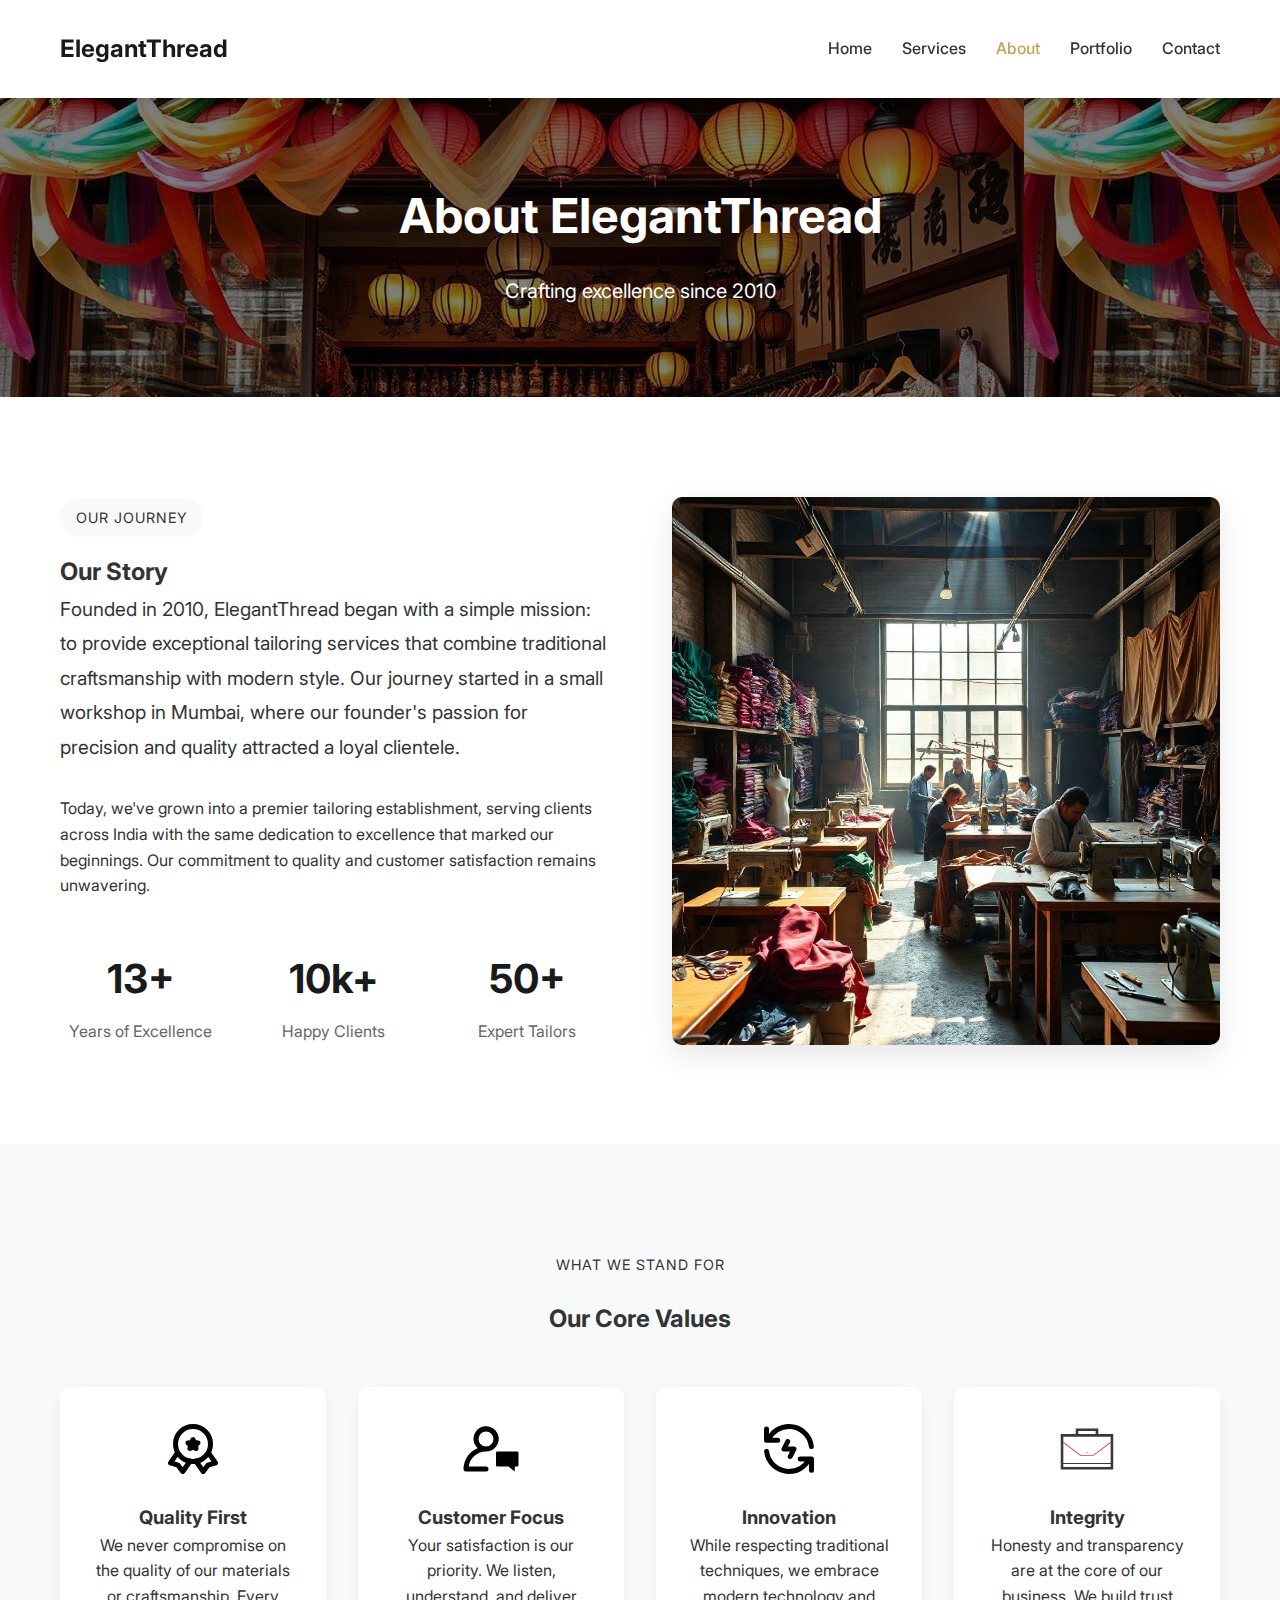
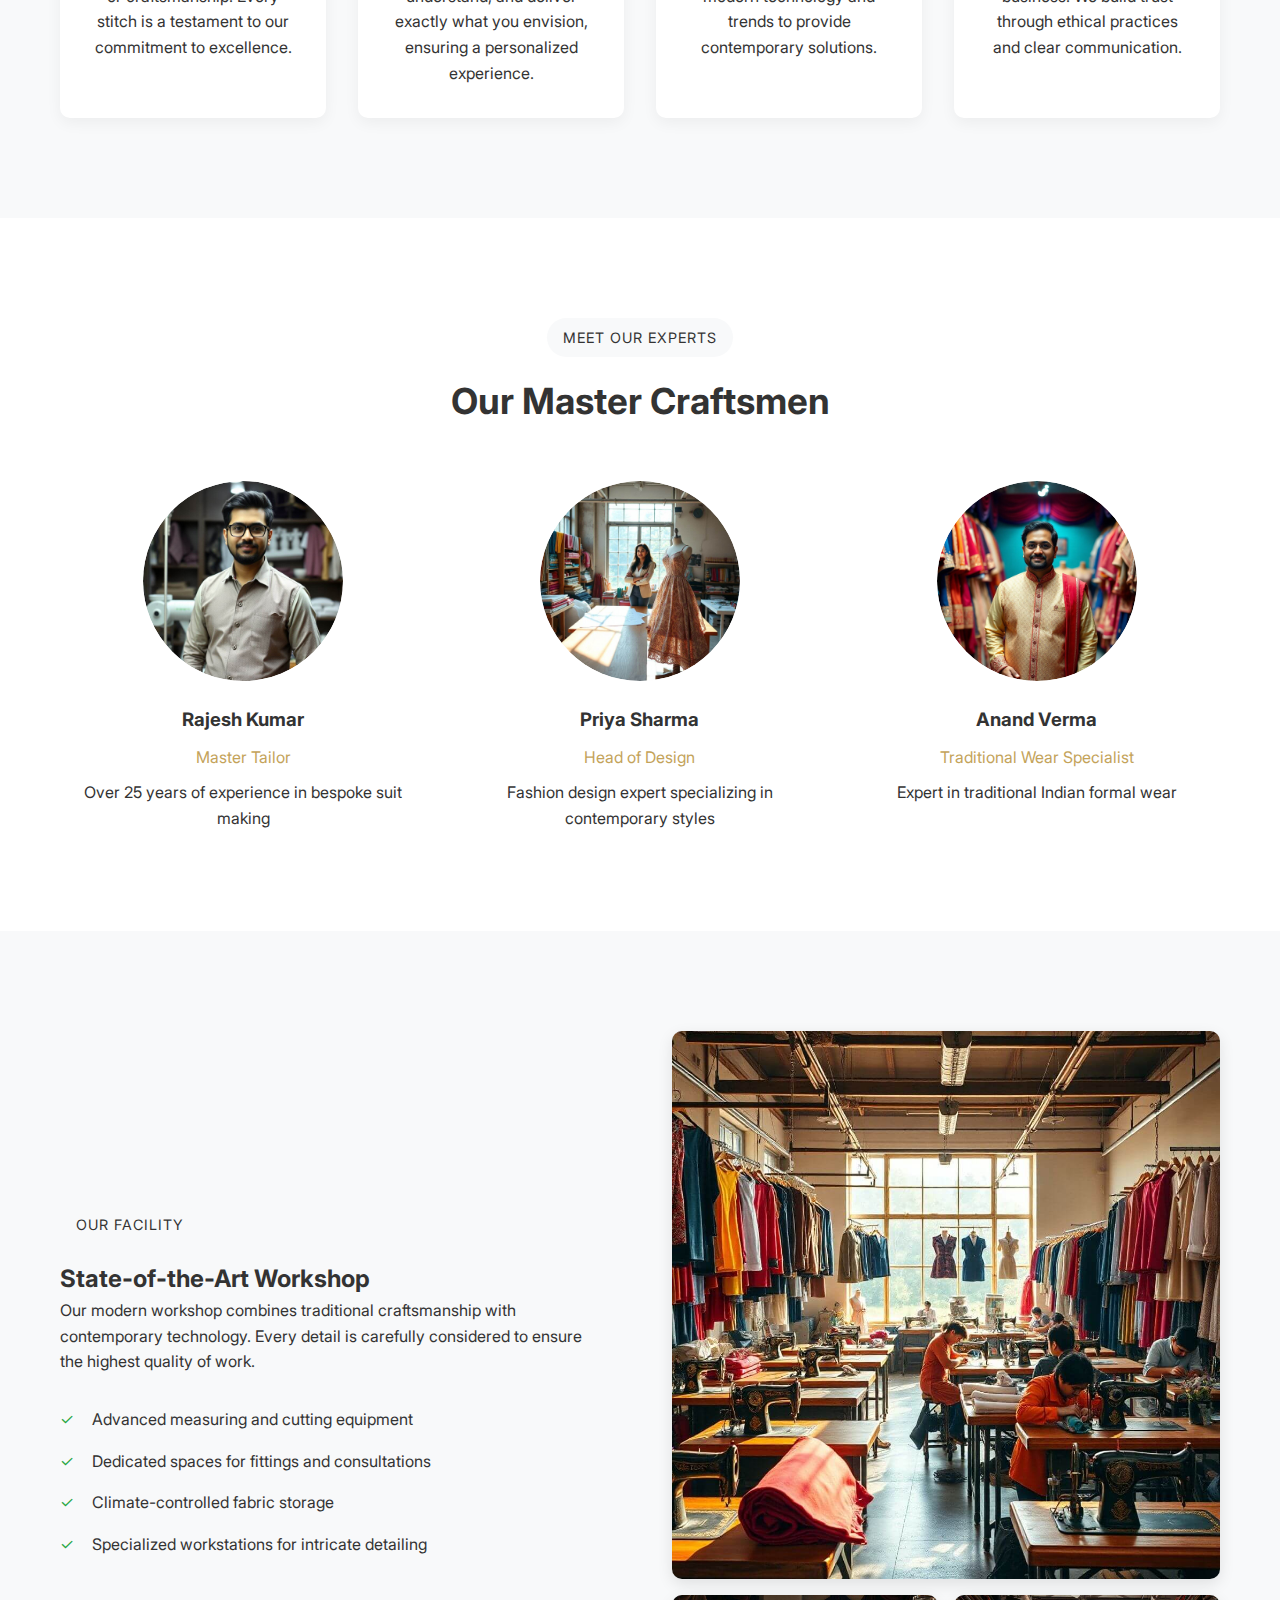
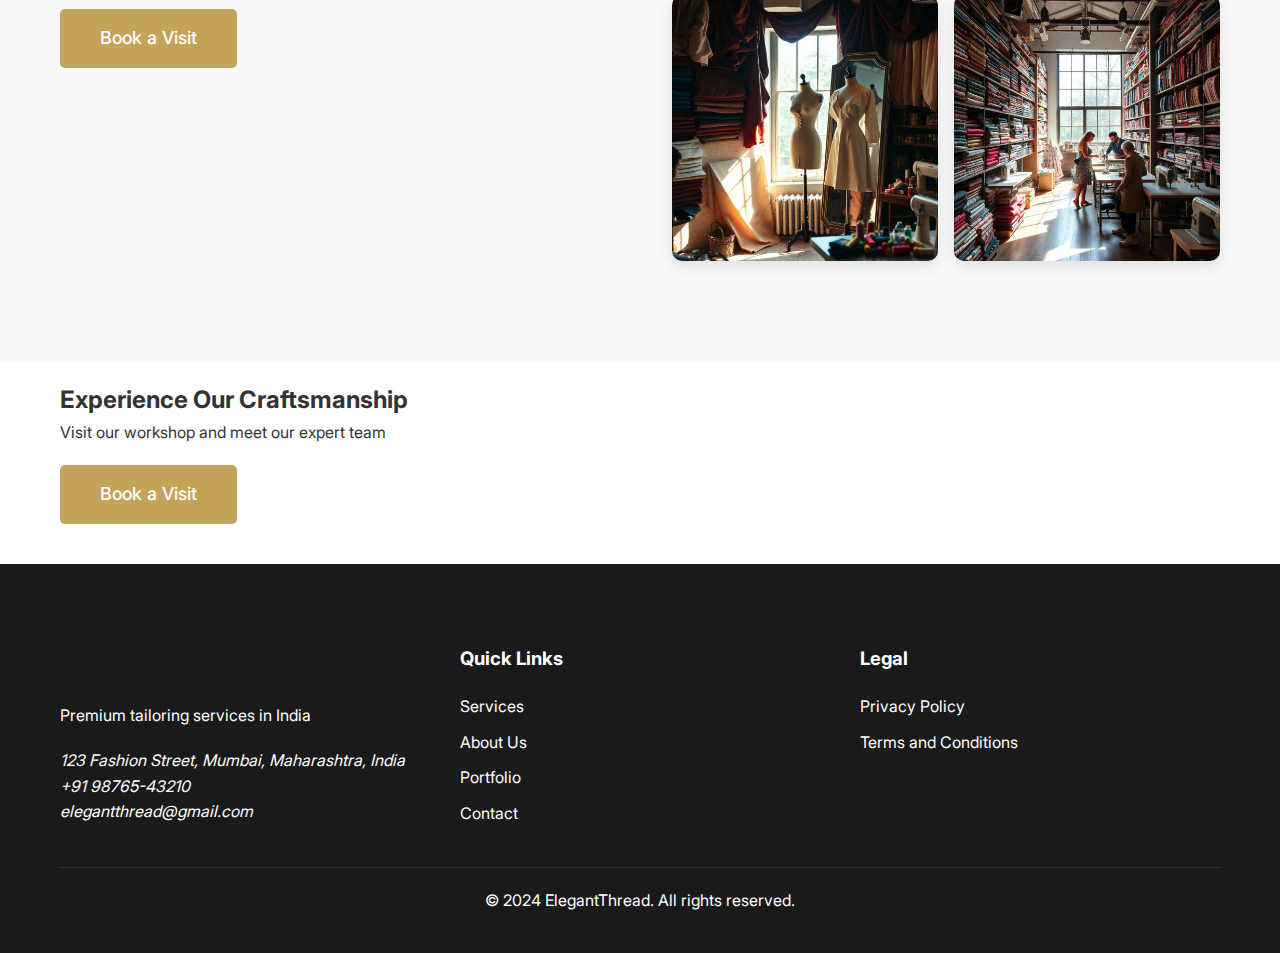
==== commit 6f7f60f5: "Refactor branding from StitchCraft to ElegantThread: Updated all instances of "StitchCraft" to "Eleg" ====
--- a/about.html
+++ b/about.html
@@ -3,15 +3,15 @@
 <head>
     <meta charset="UTF-8">
     <meta name="viewport" content="width=device-width, initial-scale=1.0">
-    <title>About StitchCraft - Our Story and Expertise</title>
-    <meta name="description" content="Learn about StitchCraft's journey in premium tailoring, our expert team, and our commitment to quality craftsmanship in India.">
+    <title>About ElegantThread - Our Story and Expertise</title>
+    <meta name="description" content="Learn about ElegantThread's journey in premium tailoring, our expert team, and our commitment to quality craftsmanship in India.">
     <link rel="stylesheet" href="css/main.css">
     <link rel="stylesheet" href="fonts/fonts.css">
 </head>
 <body>
     <header class="header">
         <div class="container">
-            <a href="index.html" class="logo">StitchCraft</a>
+            <a href="index.html" class="logo">ElegantThread</a>
             <button class="nav-toggle" aria-label="Toggle navigation">
                 <span class="hamburger"></span>
             </button>
@@ -30,7 +30,7 @@
     <main>
         <section class="page-hero about-hero">
             <div class="container">
-                <h1>About StitchCraft</h1>
+                <h1>About ElegantThread</h1>
                 <p>Crafting excellence since 2010</p>
             </div>
         </section>
@@ -41,7 +41,7 @@
                     <div class="story__content">
                         <span class="section-tag">Our Journey</span>
                         <h2>Our Story</h2>
-                        <p class="story__description">Founded in 2010, StitchCraft began with a simple mission: to provide exceptional tailoring services that combine traditional craftsmanship with modern style. Our journey started in a small workshop in Mumbai, where our founder's passion for precision and quality attracted a loyal clientele.</p>
+                        <p class="story__description">Founded in 2010, ElegantThread began with a simple mission: to provide exceptional tailoring services that combine traditional craftsmanship with modern style. Our journey started in a small workshop in Mumbai, where our founder's passion for precision and quality attracted a loyal clientele.</p>
                         <p>Today, we've grown into a premier tailoring establishment, serving clients across India with the same dedication to excellence that marked our beginnings. Our commitment to quality and customer satisfaction remains unwavering.</p>
                         <div class="story__stats">
                             <div class="stat-item">
@@ -59,7 +59,7 @@
                         </div>
                     </div>
                     <div class="story__image">
-                        <img src="img/interior.jpg" alt="StitchCraft workshop interior">
+                        <img src="img/interior.jpg" alt="ElegantThread workshop interior">
                     </div>
                 </div>
             </div>
@@ -172,12 +172,12 @@
         <div class="container">
             <div class="footer__grid">
                 <div class="footer__info">
-                    <a href="index.html" class="logo">StitchCraft</a>
+                    <a href="index.html" class="logo">ElegantThread</a>
                     <p>Premium tailoring services in India</p>
                     <address>
                         <a href="https://maps.google.com/?q=123+Fashion+Street,+Mumbai,+Maharashtra,+India" target="_blank">123 Fashion Street, Mumbai, Maharashtra, India</a><br>
                         <a href="tel:+919876543210">+91 98765-43210</a><br>
-                        <a href="mailto:stitchcraft@gmail.com">stitchcraft@gmail.com</a>
+                        <a href="mailto:elegantthread@gmail.com">elegantthread@gmail.com</a>
                     </address>
                 </div>
                 <div class="footer__links">
@@ -198,7 +198,7 @@
                 </div>
             </div>
             <div class="footer__bottom">
-                <p>&copy; 2024 StitchCraft. All rights reserved.</p>
+                <p>&copy; 2024 ElegantThread. All rights reserved.</p>
             </div>
         </div>
     </footer>
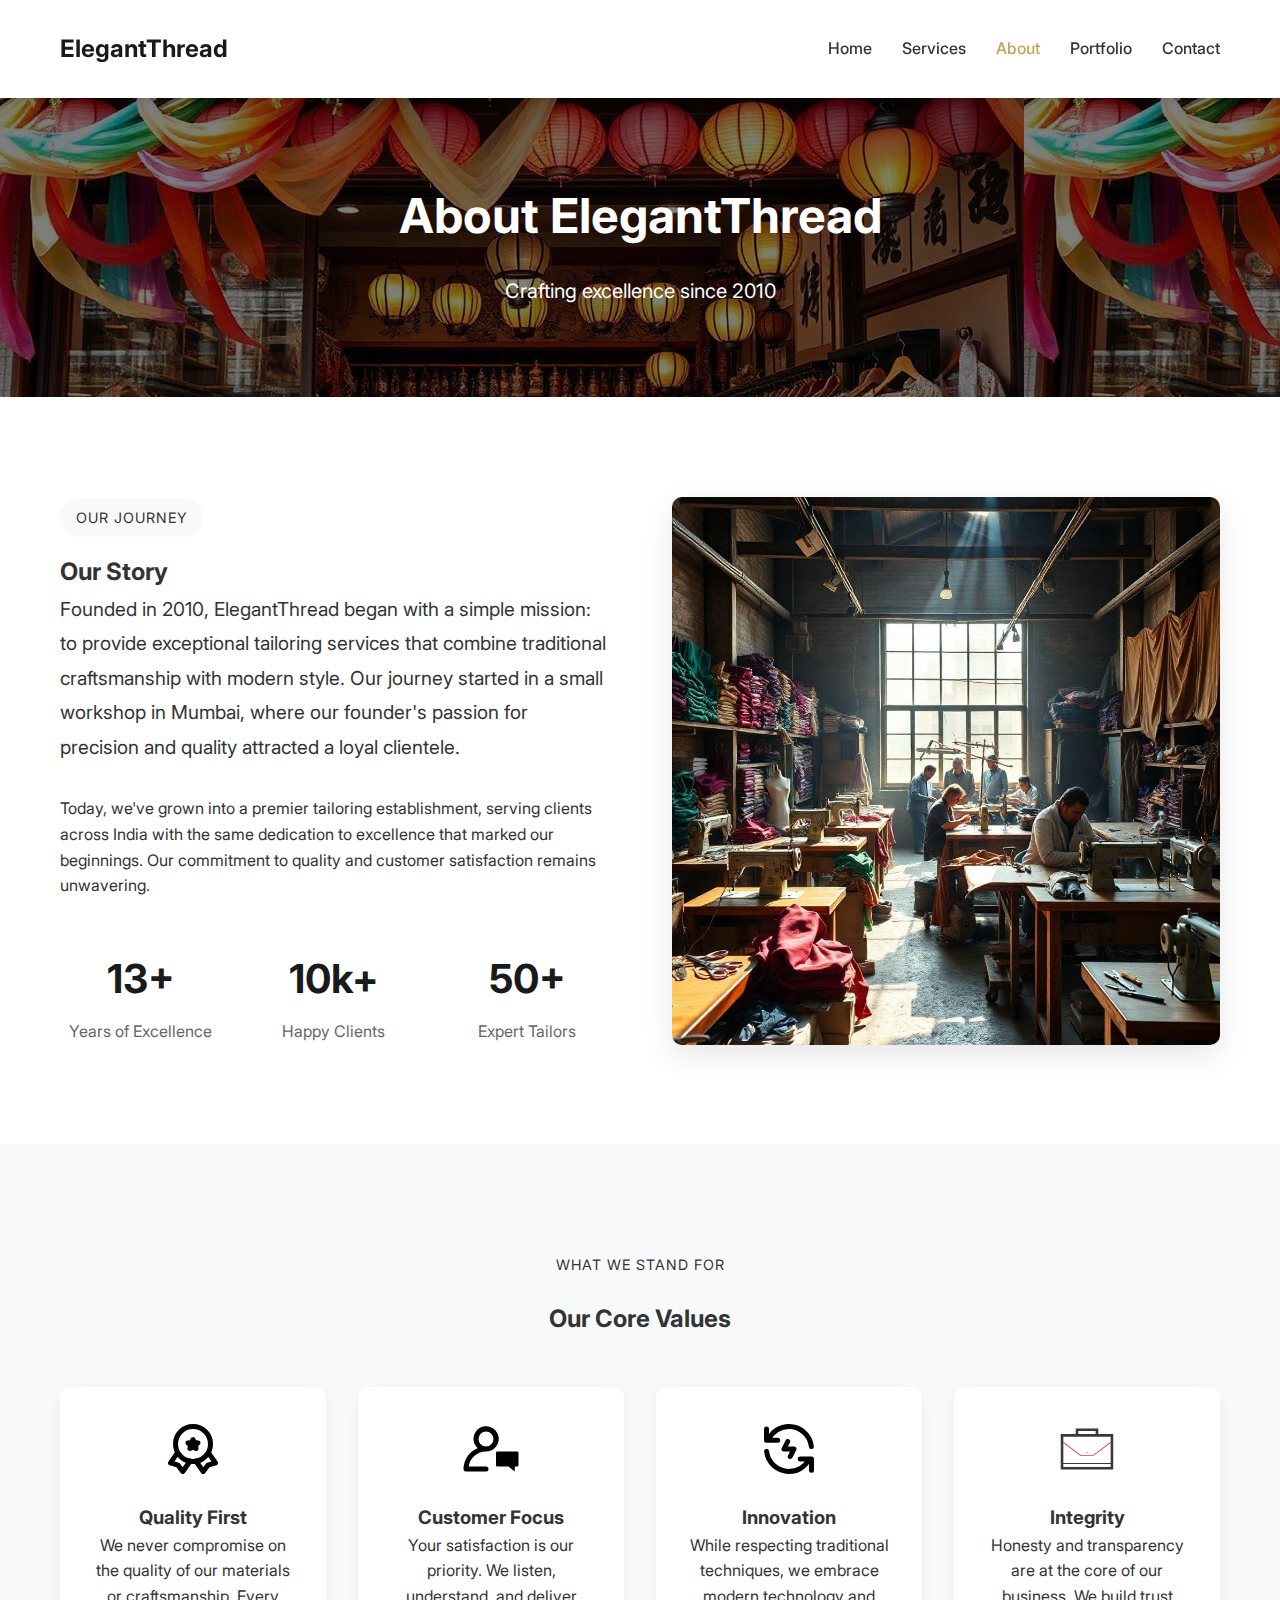
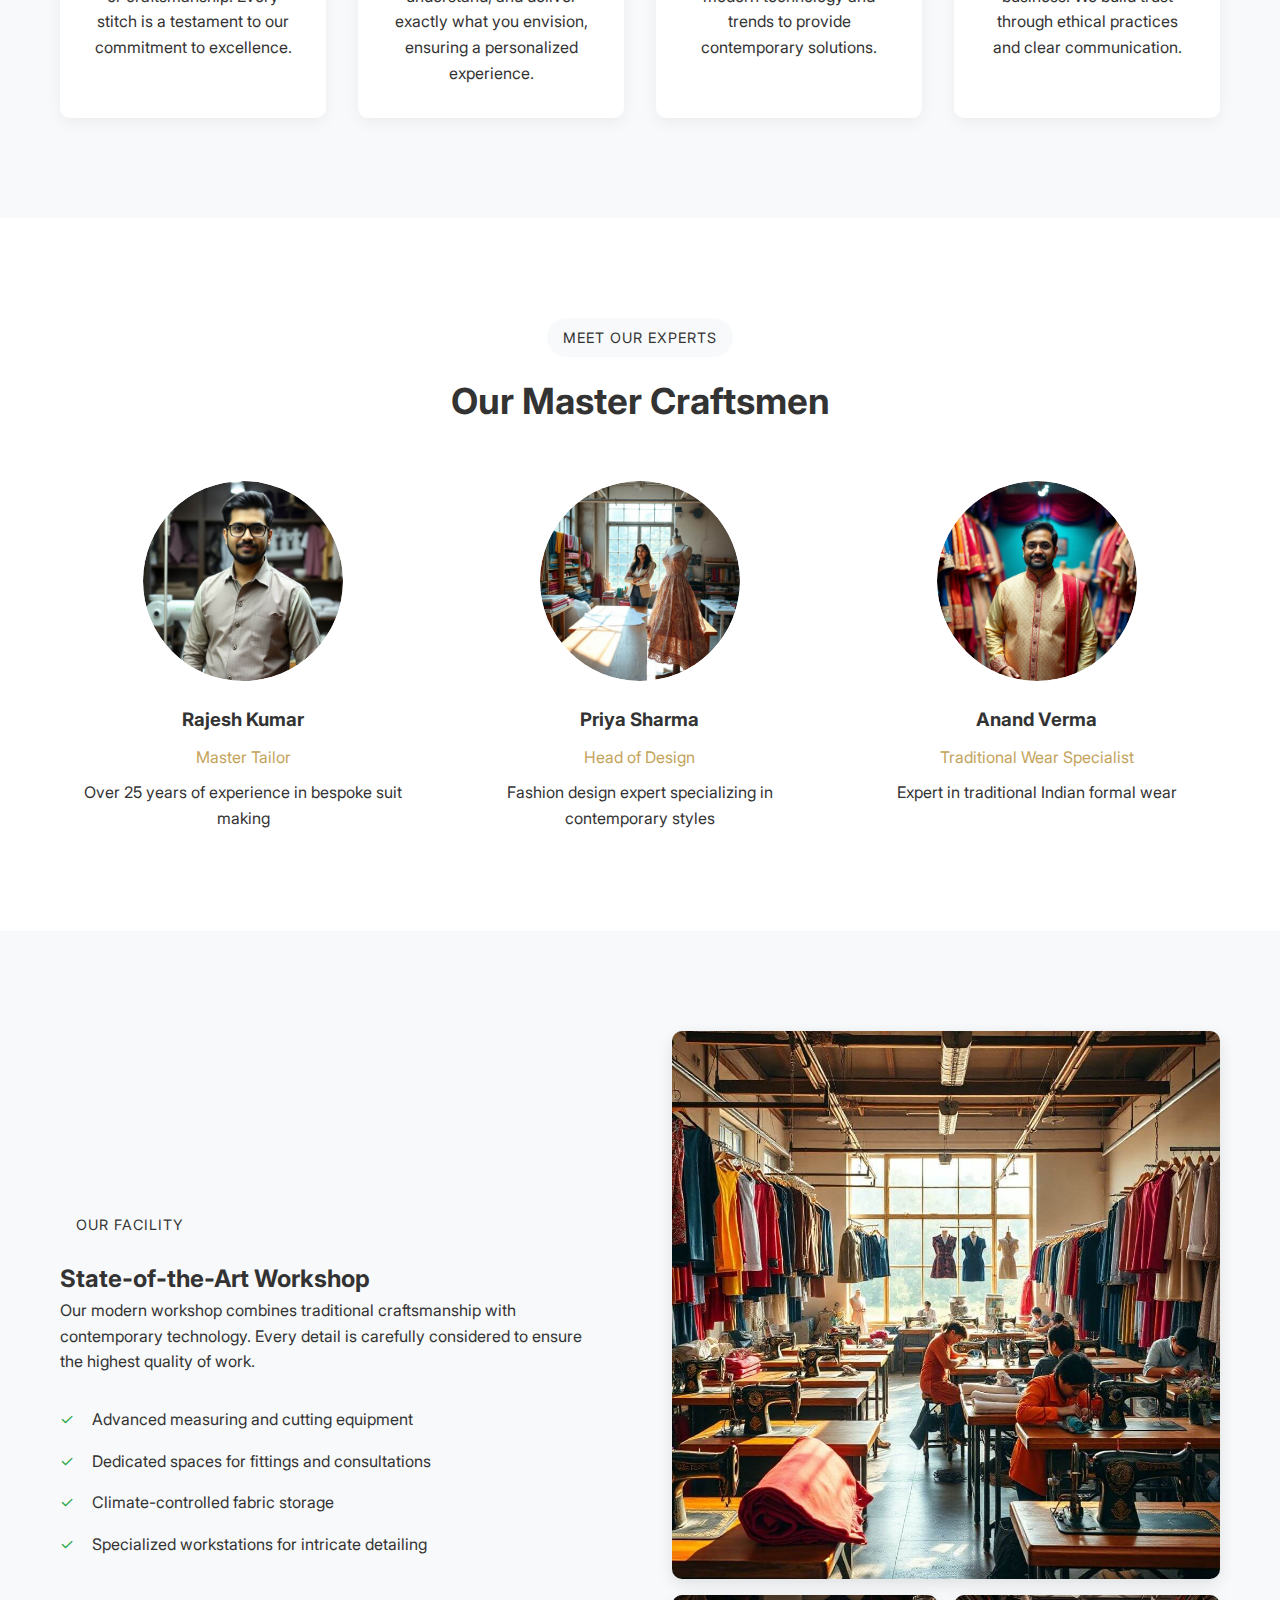
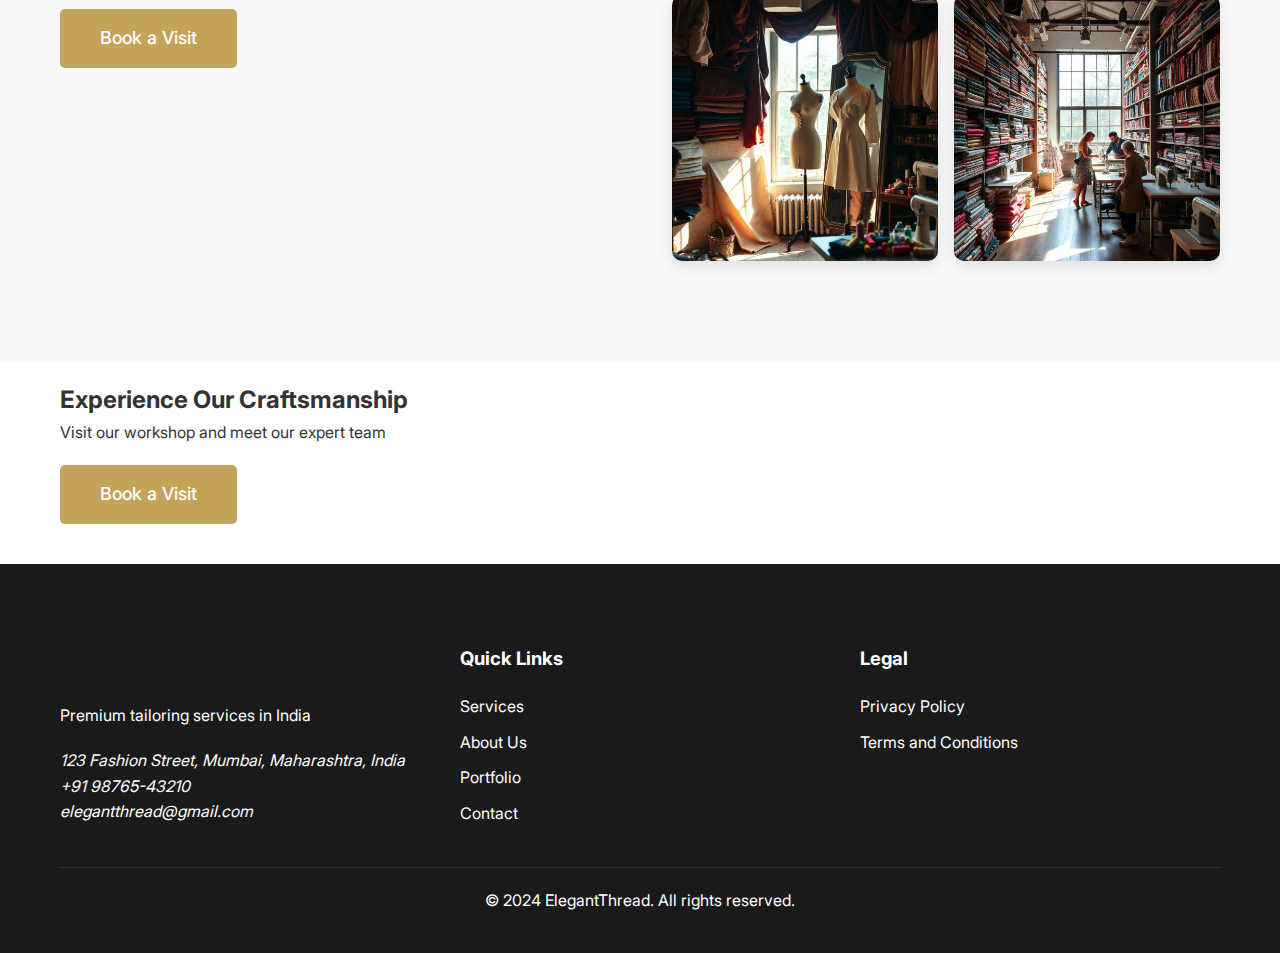
==== commit 8a5749bb: "Add favicon links to multiple HTML pages for consistent branding" ====
--- a/about.html
+++ b/about.html
@@ -5,6 +5,7 @@
     <meta name="viewport" content="width=device-width, initial-scale=1.0">
     <title>About ElegantThread - Our Story and Expertise</title>
     <meta name="description" content="Learn about ElegantThread's journey in premium tailoring, our expert team, and our commitment to quality craftsmanship in India.">
+    <link rel="icon" type="image/x-icon" href="favicon.ico">
     <link rel="stylesheet" href="css/main.css">
     <link rel="stylesheet" href="fonts/fonts.css">
 </head>
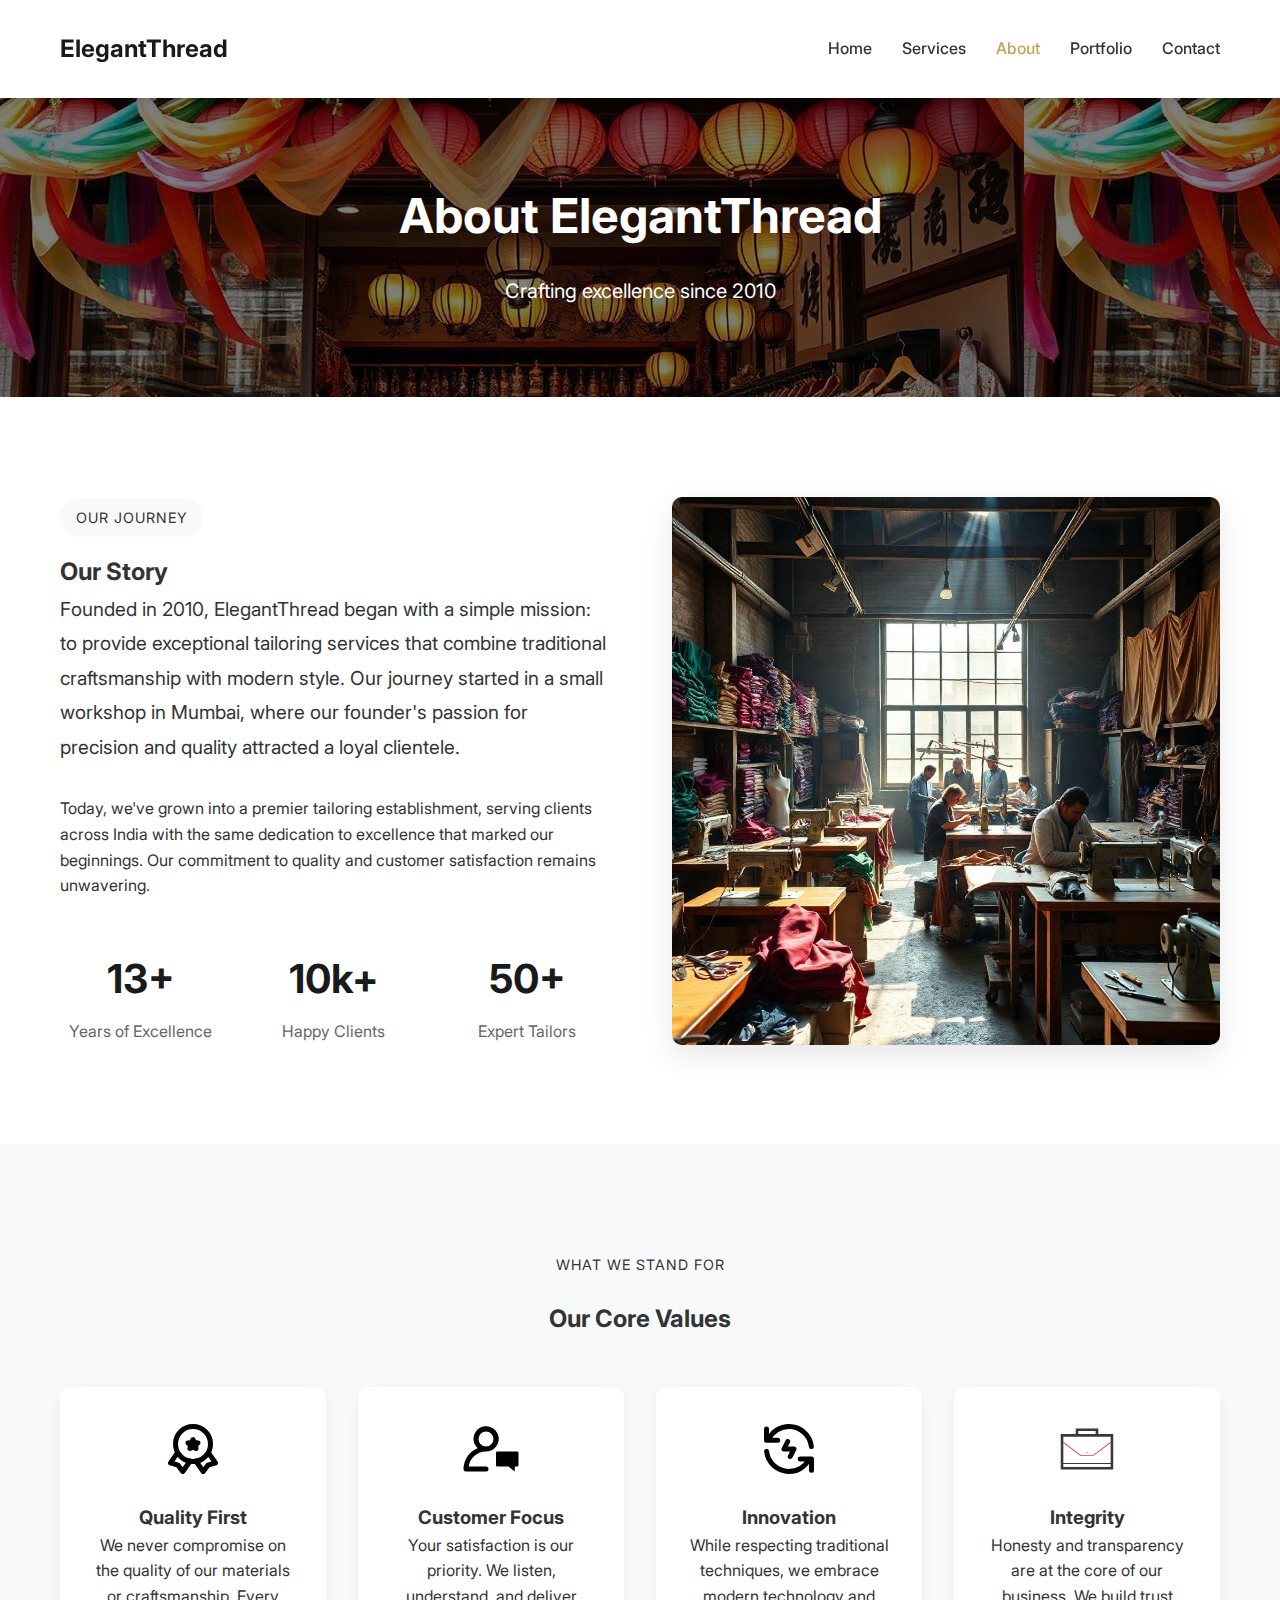
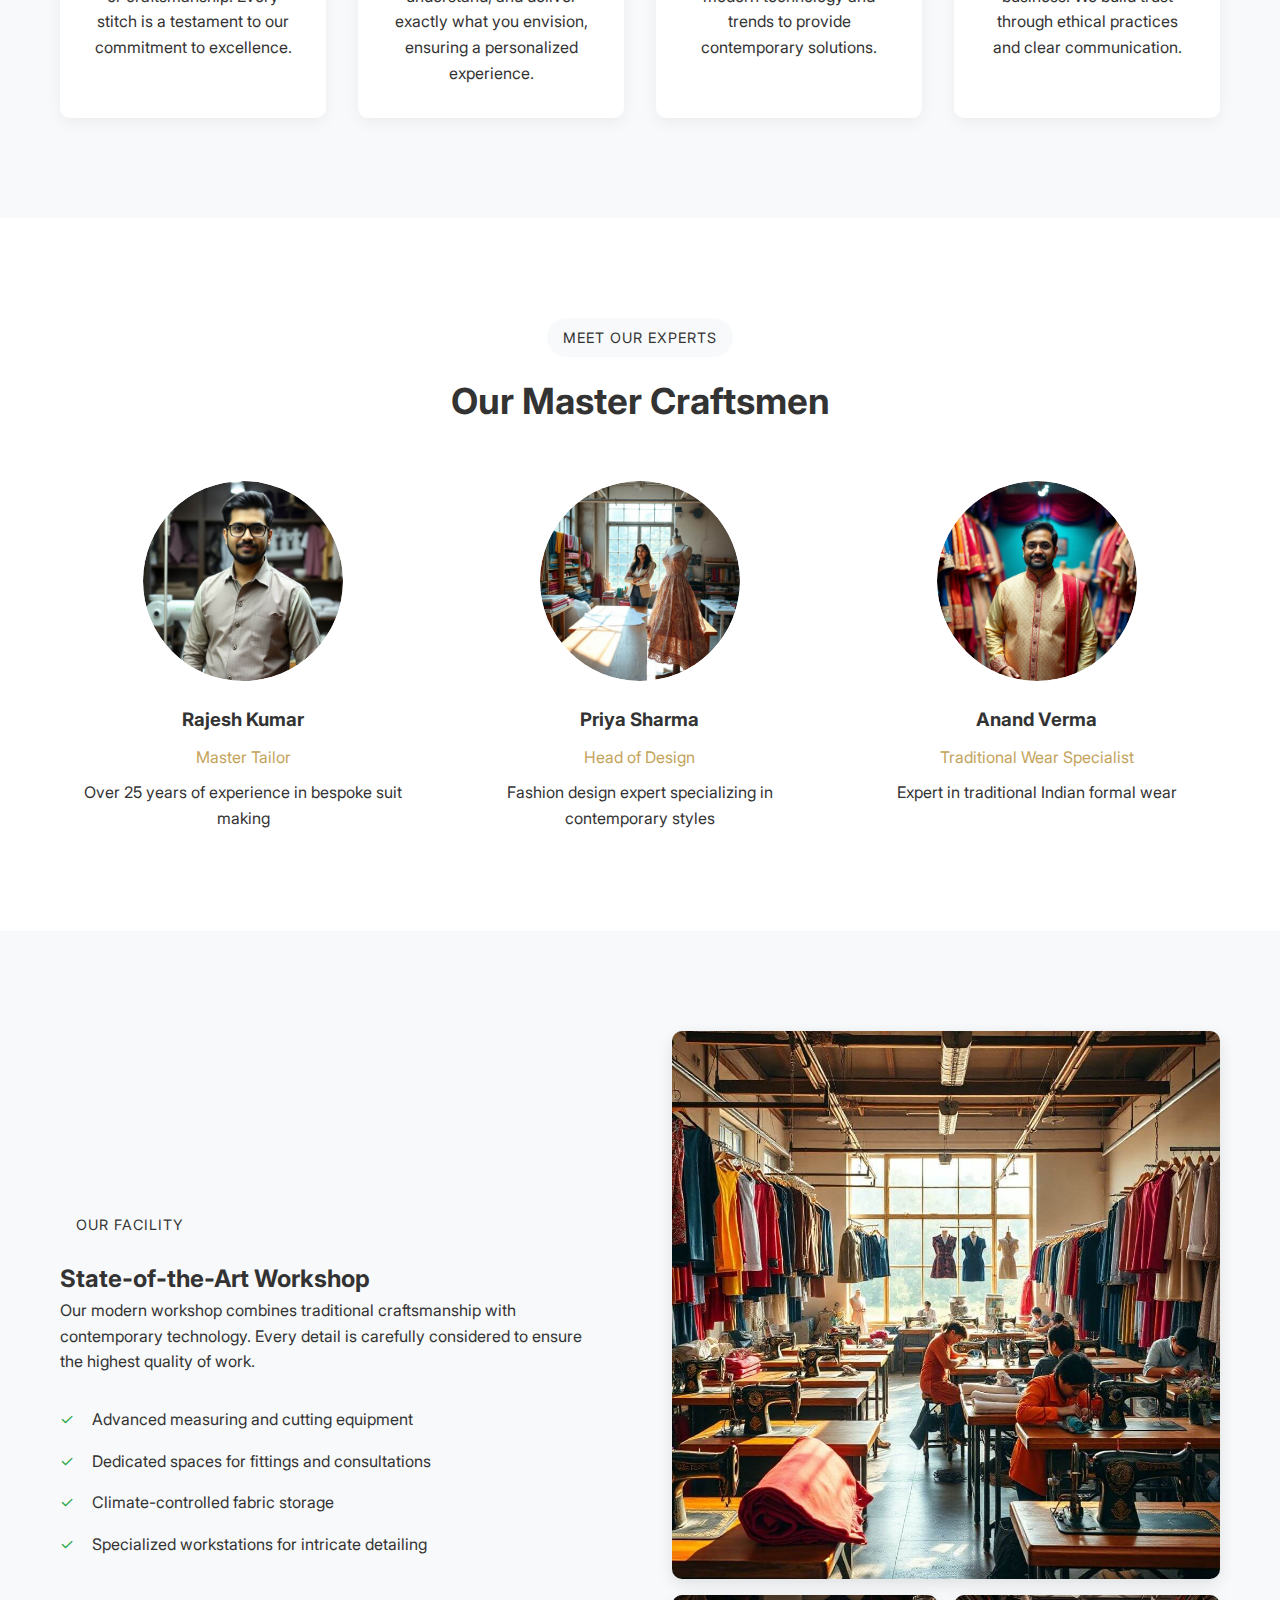
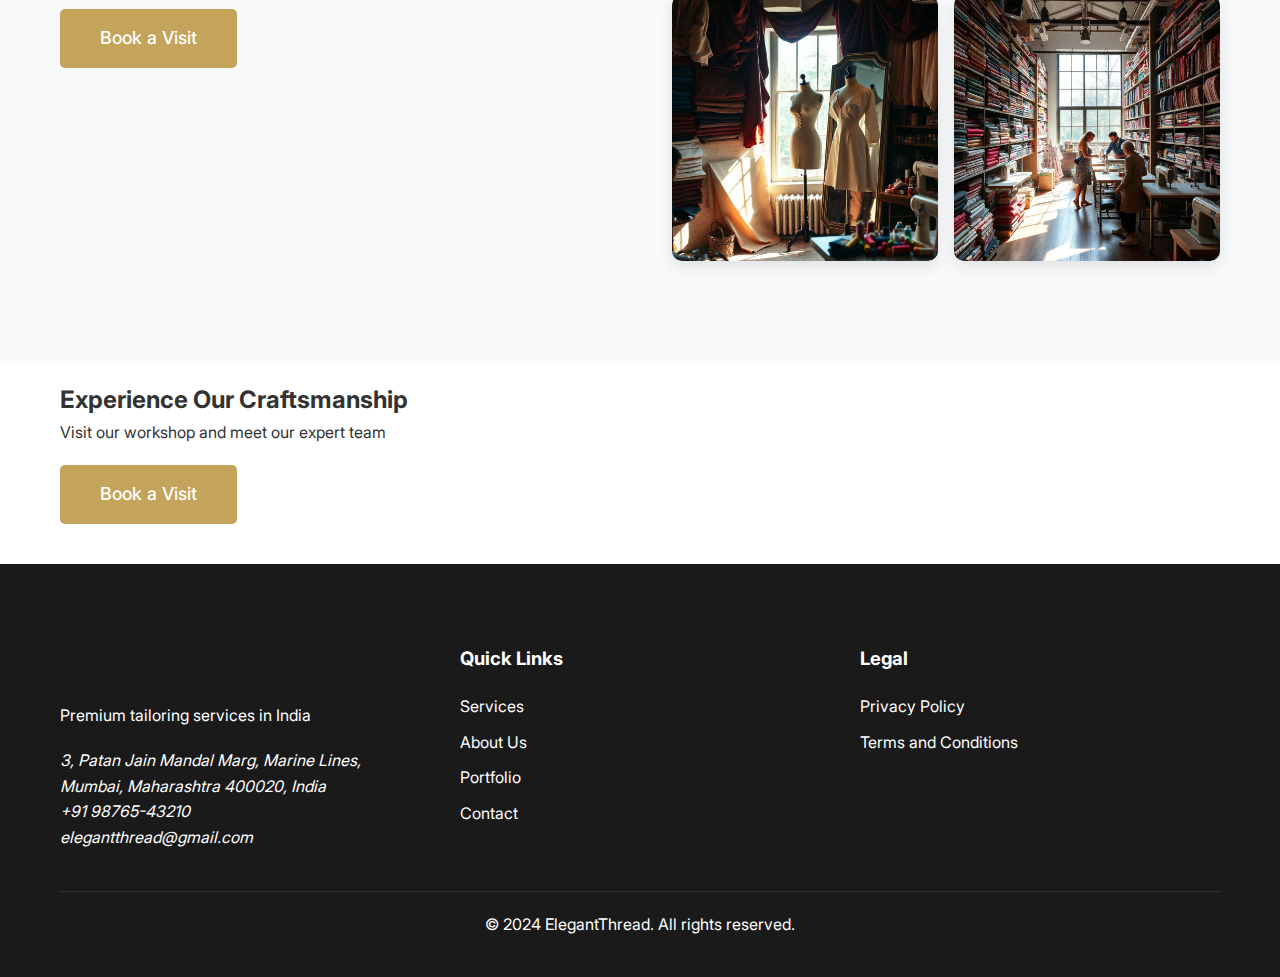
==== commit df027625: "Update address information across multiple HTML pages: Changed the location from '123 Fashion Street" ====
--- a/about.html
+++ b/about.html
@@ -5,7 +5,7 @@
     <meta name="viewport" content="width=device-width, initial-scale=1.0">
     <title>About ElegantThread - Our Story and Expertise</title>
     <meta name="description" content="Learn about ElegantThread's journey in premium tailoring, our expert team, and our commitment to quality craftsmanship in India.">
-    <link rel="icon" type="image/x-icon" href="favicon.ico">
+    <link rel="icon" type="image/x-icon" href="favicon.png">
     <link rel="stylesheet" href="css/main.css">
     <link rel="stylesheet" href="fonts/fonts.css">
 </head>
@@ -176,7 +176,7 @@
                     <a href="index.html" class="logo">ElegantThread</a>
                     <p>Premium tailoring services in India</p>
                     <address>
-                        <a href="https://maps.google.com/?q=123+Fashion+Street,+Mumbai,+Maharashtra,+India" target="_blank">123 Fashion Street, Mumbai, Maharashtra, India</a><br>
+                        <a href="https://maps.app.goo.gl/wKjaoy5cwj1sUH5S9" target="_blank">3, Patan Jain Mandal Marg, Marine Lines, Mumbai, Maharashtra 400020, India</a><br>
                         <a href="tel:+919876543210">+91 98765-43210</a><br>
                         <a href="mailto:elegantthread@gmail.com">elegantthread@gmail.com</a>
                     </address>
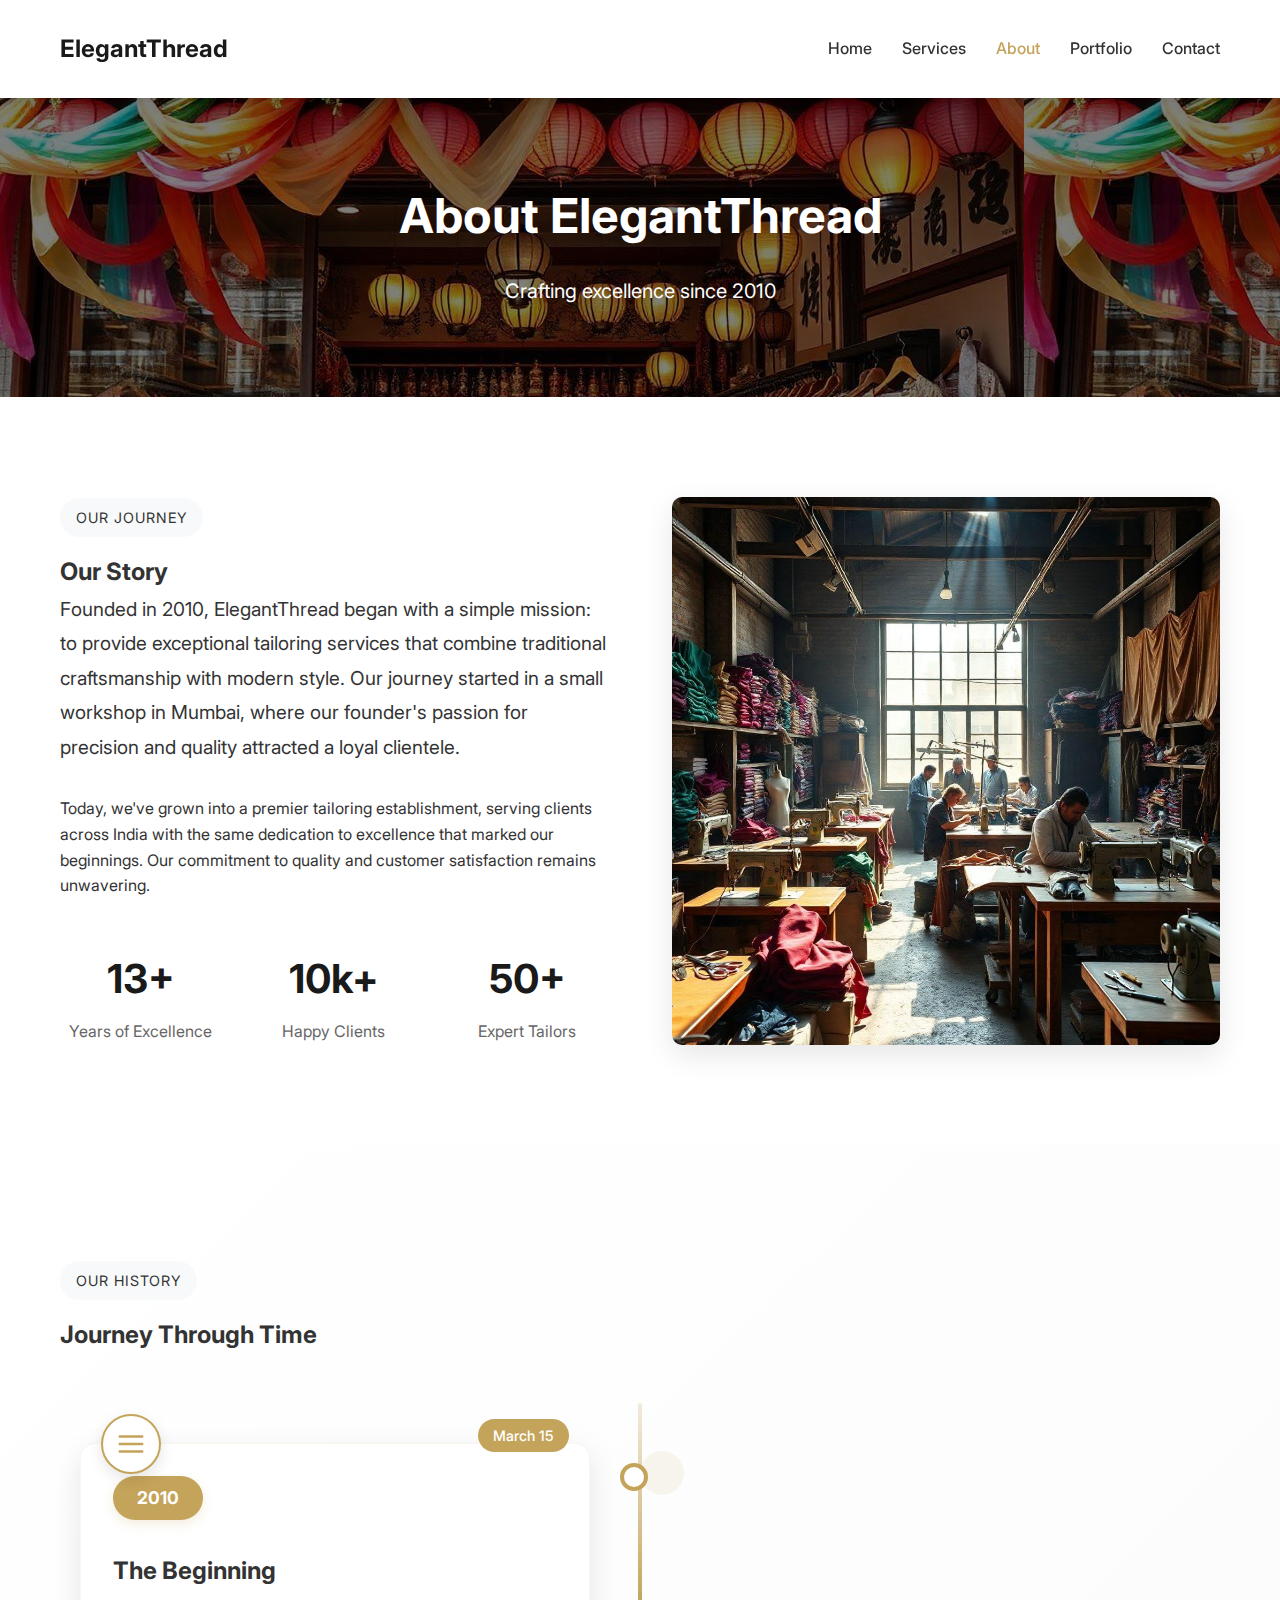
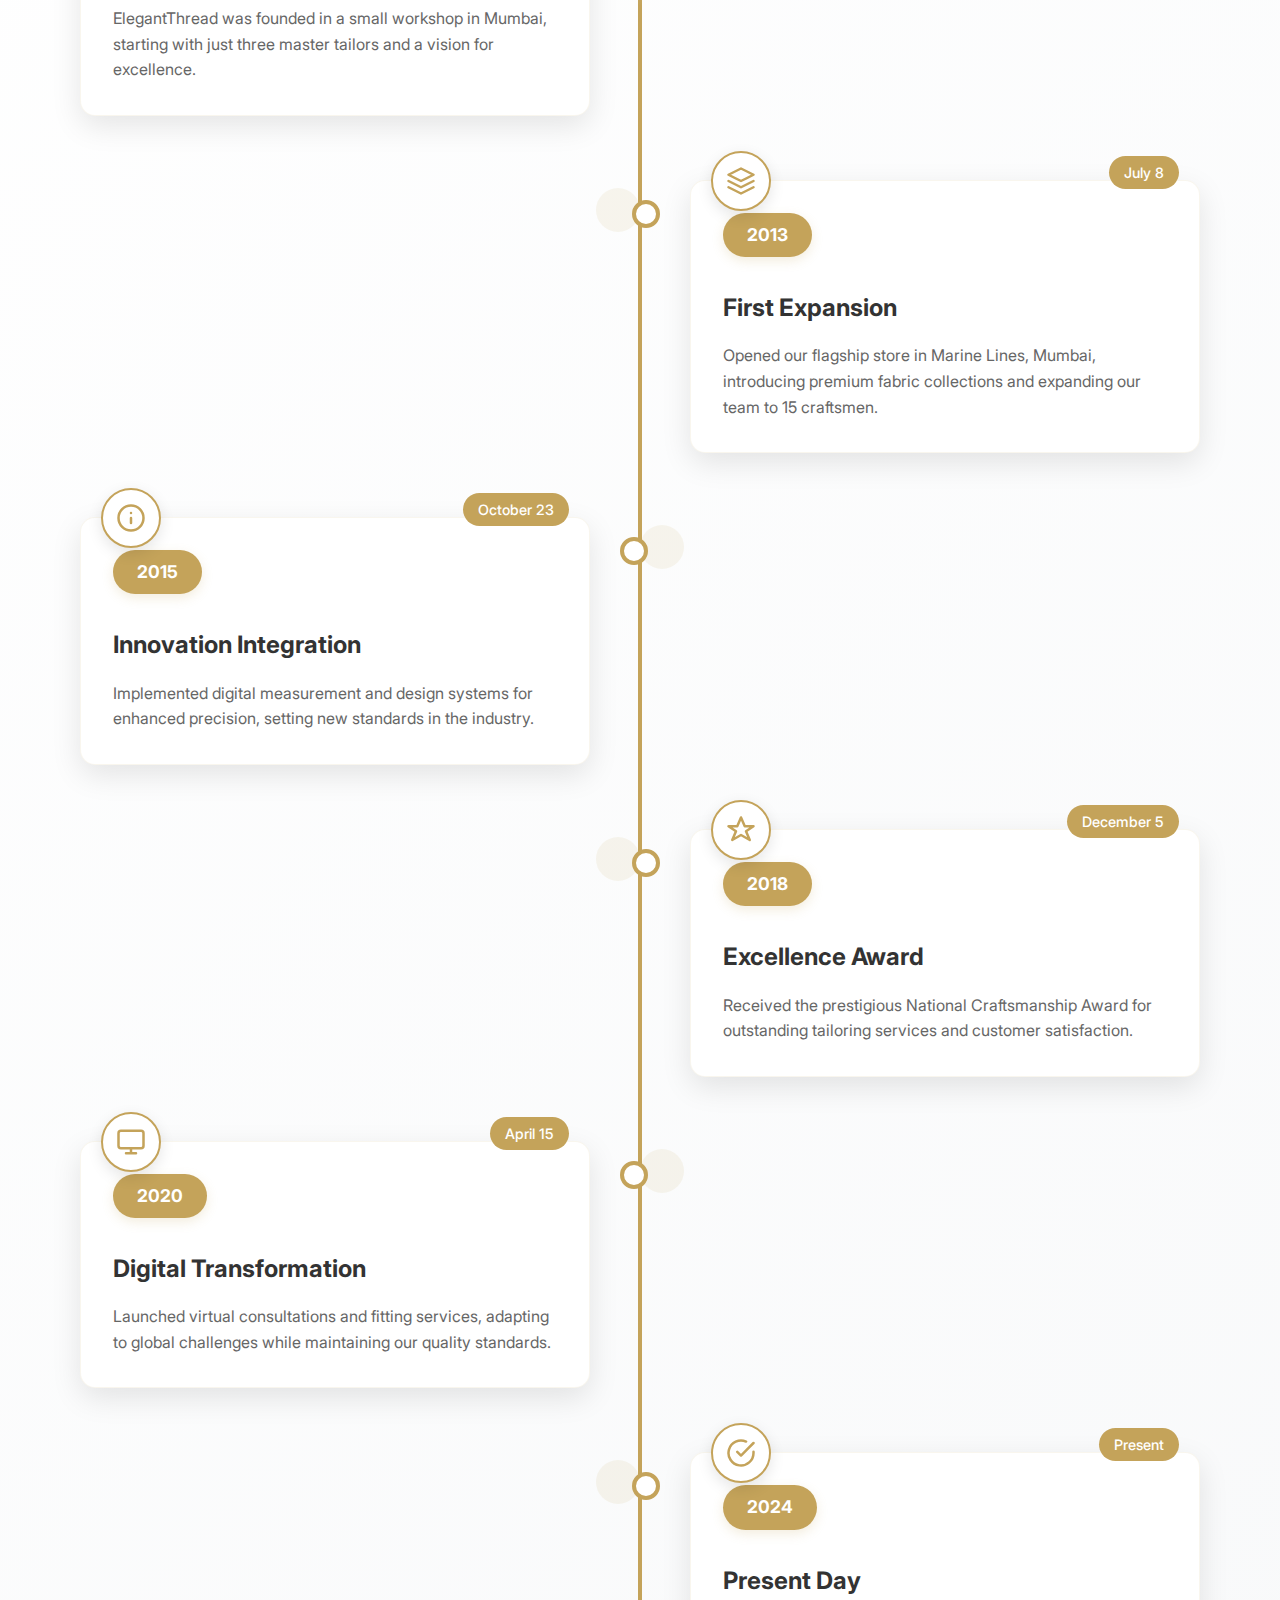
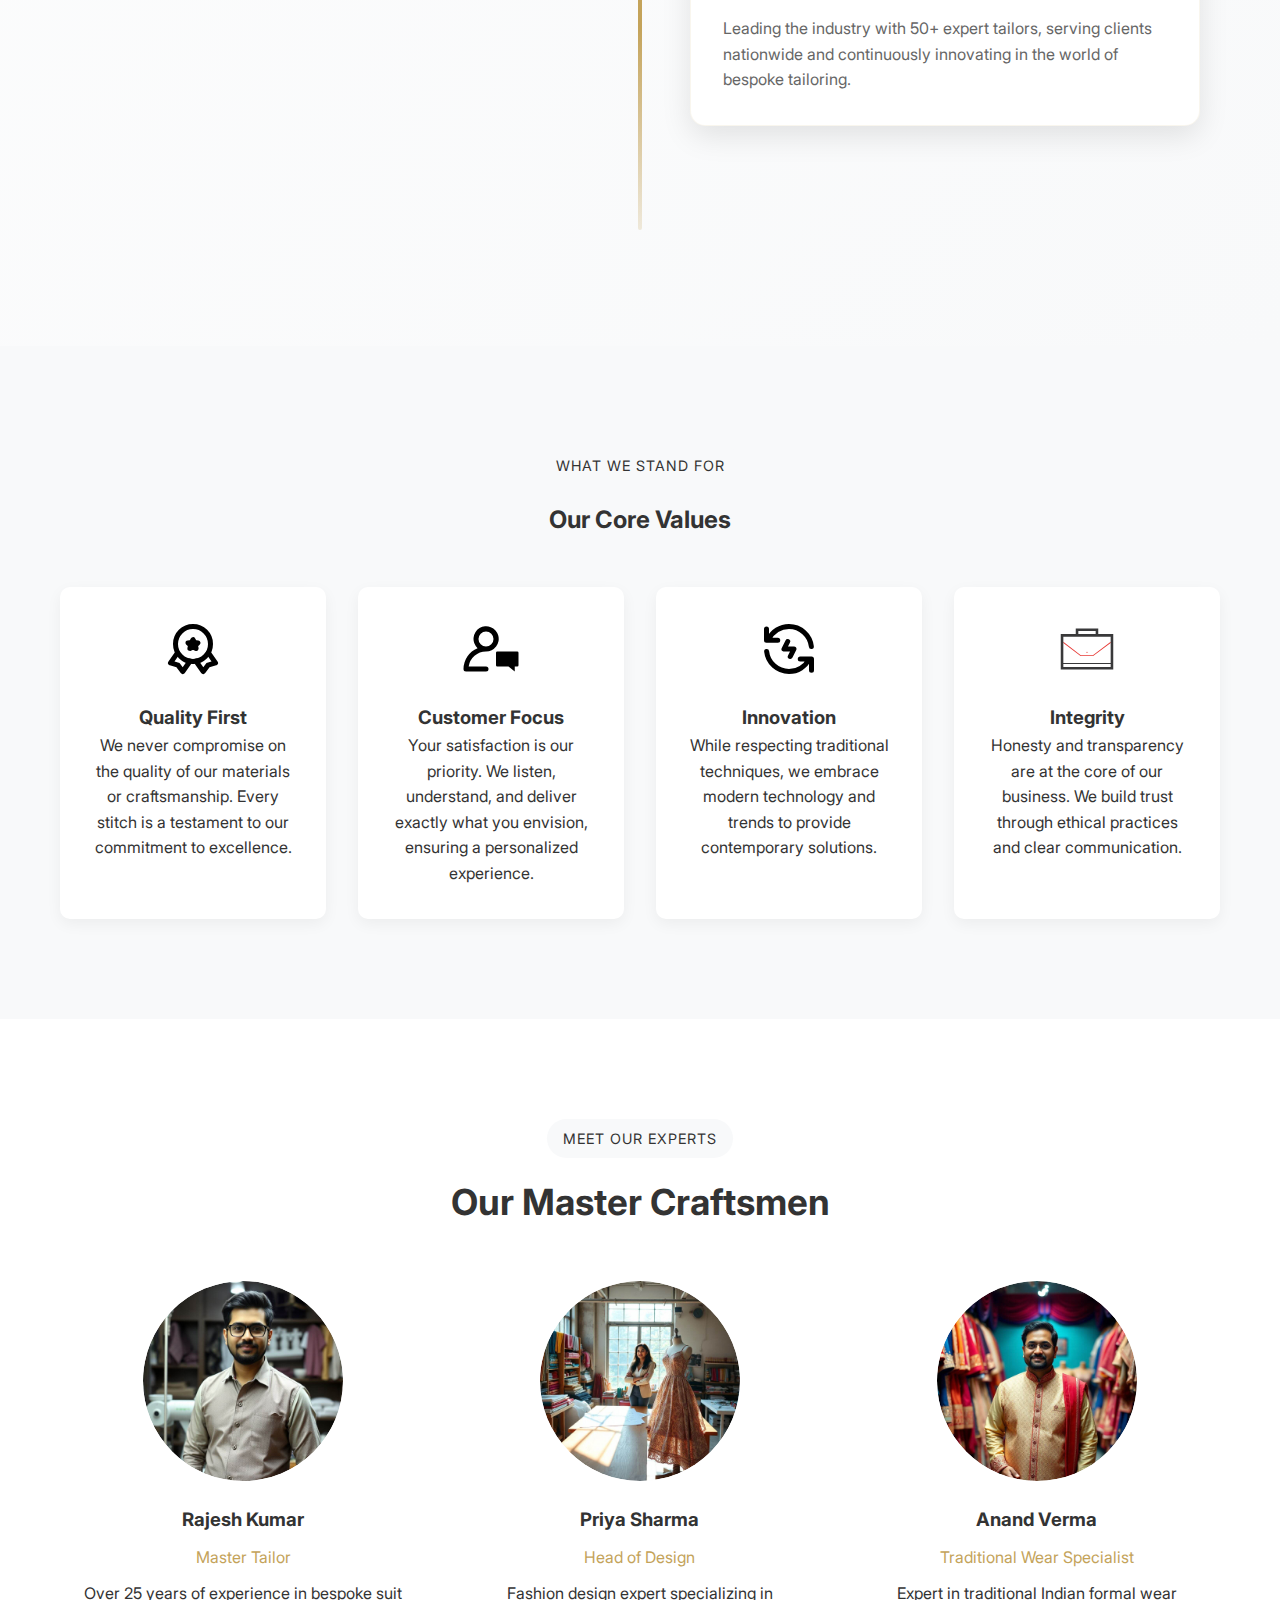
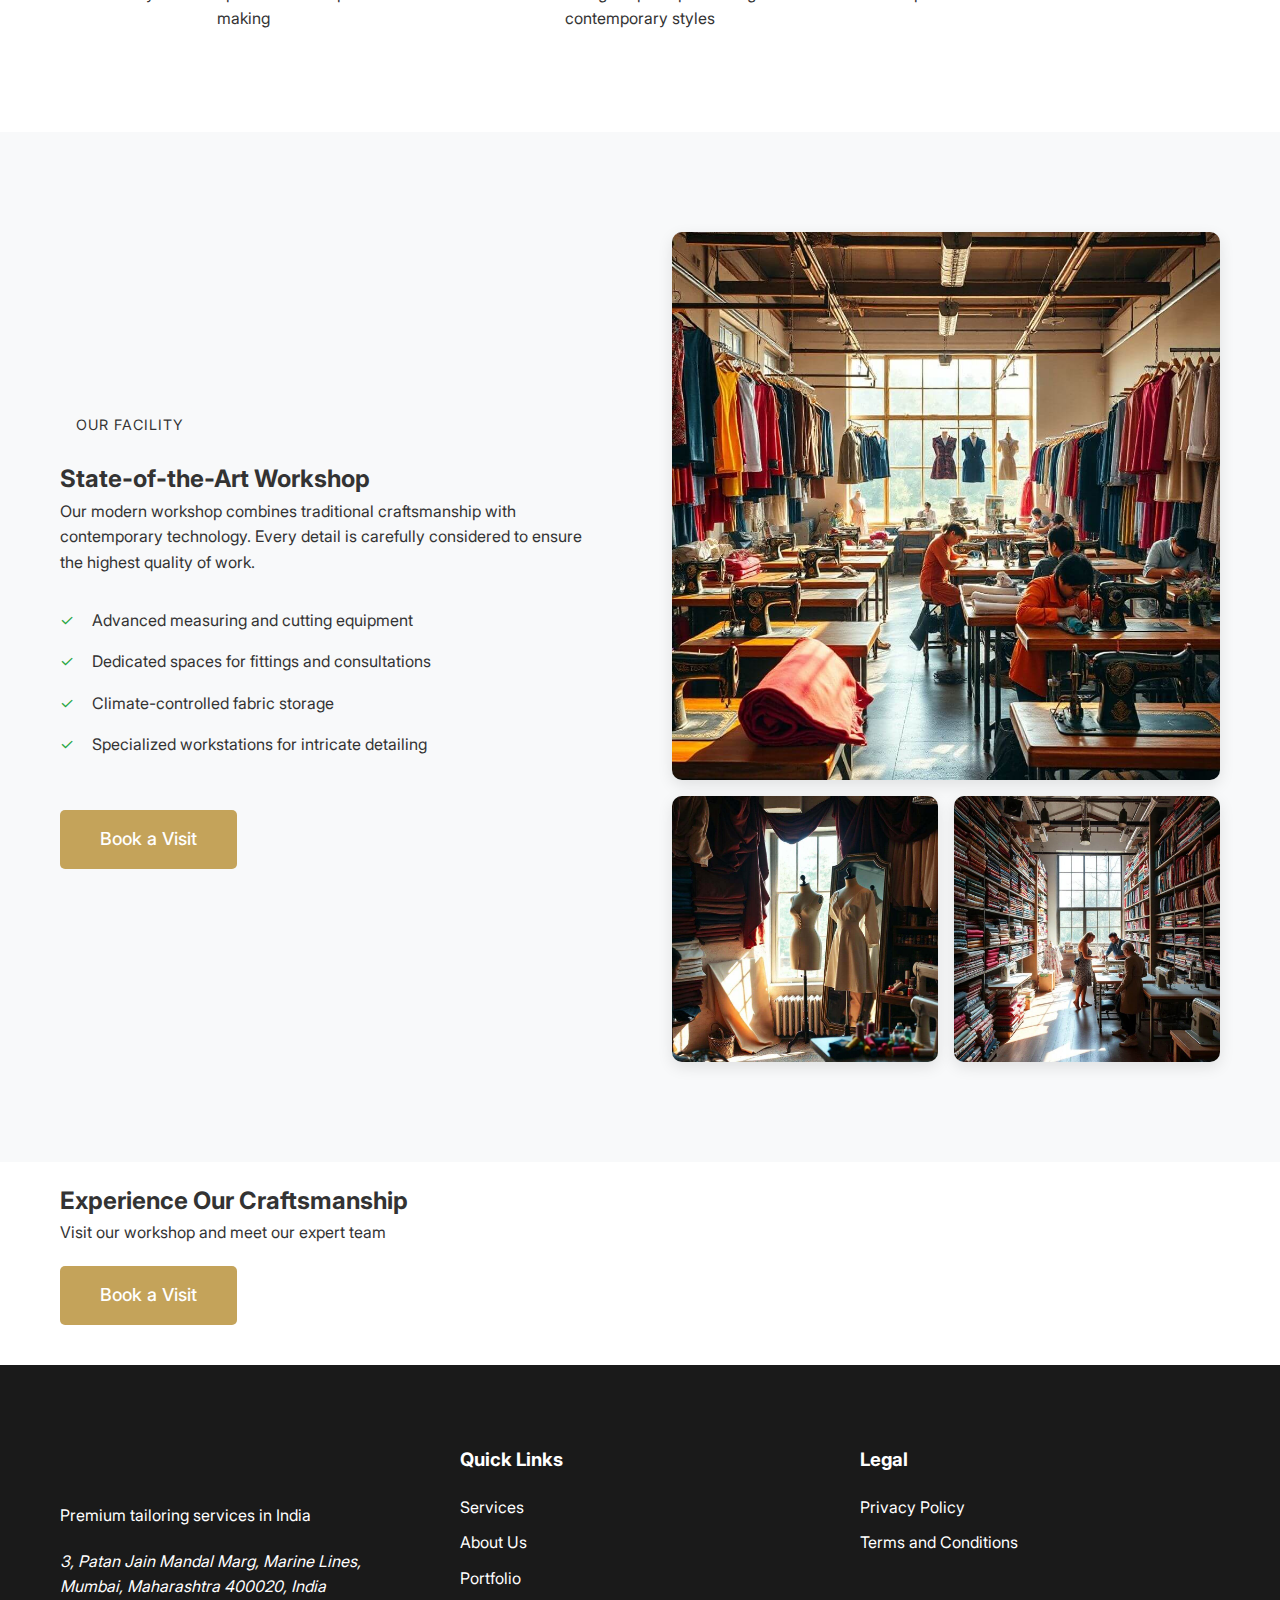
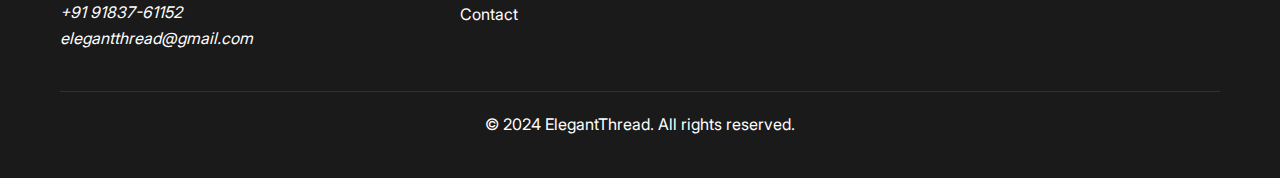
==== commit 0450b008: "Add timeline section to About page and implement testimonials slider" ====
--- a/about.html
+++ b/about.html
@@ -66,6 +66,81 @@
             </div>
         </section>
 
+        <section class="timeline">
+            <div class="container">
+                <span class="section-tag">Our History</span>
+                <h2>Journey Through Time</h2>
+                <div class="timeline__container">
+                    <div class="timeline__item">
+                        <div class="timeline__content">
+                            <div class="timeline__icon">
+                                <svg xmlns="http://www.w3.org/2000/svg" viewBox="0 0 24 24" fill="none" stroke="currentColor" stroke-width="2" stroke-linecap="round" stroke-linejoin="round"><path d="M3 12h18M3 6h18M3 18h18"/></svg>
+                            </div>
+                            <span class="timeline__year">2010</span>
+                            <span class="timeline__date">March 15</span>
+                            <h3>The Beginning</h3>
+                            <p>ElegantThread was founded in a small workshop in Mumbai, starting with just three master tailors and a vision for excellence.</p>
+                        </div>
+                    </div>
+                    <div class="timeline__item">
+                        <div class="timeline__content">
+                            <div class="timeline__icon">
+                                <svg xmlns="http://www.w3.org/2000/svg" viewBox="0 0 24 24" fill="none" stroke="currentColor" stroke-width="2" stroke-linecap="round" stroke-linejoin="round"><path d="M12 2L2 7l10 5 10-5-10-5zM2 17l10 5 10-5M2 12l10 5 10-5"/></svg>
+                            </div>
+                            <span class="timeline__year">2013</span>
+                            <span class="timeline__date">July 8</span>
+                            <h3>First Expansion</h3>
+                            <p>Opened our flagship store in Marine Lines, Mumbai, introducing premium fabric collections and expanding our team to 15 craftsmen.</p>
+                        </div>
+                    </div>
+                    <div class="timeline__item">
+                        <div class="timeline__content">
+                            <div class="timeline__icon">
+                                <svg xmlns="http://www.w3.org/2000/svg" viewBox="0 0 24 24" fill="none" stroke="currentColor" stroke-width="2" stroke-linecap="round" stroke-linejoin="round"><circle cx="12" cy="12" r="10"/><path d="M12 16v-4M12 8h.01"/></svg>
+                            </div>
+                            <span class="timeline__year">2015</span>
+                            <span class="timeline__date">October 23</span>
+                            <h3>Innovation Integration</h3>
+                            <p>Implemented digital measurement and design systems for enhanced precision, setting new standards in the industry.</p>
+                        </div>
+                    </div>
+                    <div class="timeline__item">
+                        <div class="timeline__content">
+                            <div class="timeline__icon">
+                                <svg xmlns="http://www.w3.org/2000/svg" viewBox="0 0 24 24" fill="none" stroke="currentColor" stroke-width="2" stroke-linecap="round" stroke-linejoin="round"><path d="M12 2l3 7h7l-6 4 3 7-7-4-7 4 3-7-6-4h7l3-7z"/></svg>
+                            </div>
+                            <span class="timeline__year">2018</span>
+                            <span class="timeline__date">December 5</span>
+                            <h3>Excellence Award</h3>
+                            <p>Received the prestigious National Craftsmanship Award for outstanding tailoring services and customer satisfaction.</p>
+                        </div>
+                    </div>
+                    <div class="timeline__item">
+                        <div class="timeline__content">
+                            <div class="timeline__icon">
+                                <svg xmlns="http://www.w3.org/2000/svg" viewBox="0 0 24 24" fill="none" stroke="currentColor" stroke-width="2" stroke-linecap="round" stroke-linejoin="round"><rect x="2" y="3" width="20" height="14" rx="2" ry="2"/><path d="M8 21h8M12 17v4"/></svg>
+                            </div>
+                            <span class="timeline__year">2020</span>
+                            <span class="timeline__date">April 15</span>
+                            <h3>Digital Transformation</h3>
+                            <p>Launched virtual consultations and fitting services, adapting to global challenges while maintaining our quality standards.</p>
+                        </div>
+                    </div>
+                    <div class="timeline__item">
+                        <div class="timeline__content">
+                            <div class="timeline__icon">
+                                <svg xmlns="http://www.w3.org/2000/svg" viewBox="0 0 24 24" fill="none" stroke="currentColor" stroke-width="2" stroke-linecap="round" stroke-linejoin="round"><path d="M22 11.08V12a10 10 0 1 1-5.93-9.14"/><polyline points="22 4 12 14.01 9 11.01"/></svg>
+                            </div>
+                            <span class="timeline__year">2024</span>
+                            <span class="timeline__date">Present</span>
+                            <h3>Present Day</h3>
+                            <p>Leading the industry with 50+ expert tailors, serving clients nationwide and continuously innovating in the world of bespoke tailoring.</p>
+                        </div>
+                    </div>
+                </div>
+            </div>
+        </section>
+
         <section class="values">
             <div class="container">
                 <span class="section-tag">What We Stand For</span>
@@ -177,7 +252,7 @@
                     <p>Premium tailoring services in India</p>
                     <address>
                         <a href="https://maps.app.goo.gl/wKjaoy5cwj1sUH5S9" target="_blank">3, Patan Jain Mandal Marg, Marine Lines, Mumbai, Maharashtra 400020, India</a><br>
-                        <a href="tel:+919876543210">+91 98765-43210</a><br>
+                        <a href="tel:+919183761152">+91 91837-61152</a><br>
                         <a href="mailto:elegantthread@gmail.com">elegantthread@gmail.com</a>
                     </address>
                 </div>
--- a/css/main.css
+++ b/css/main.css
@@ -537,7 +537,6 @@
     overflow: hidden;
     box-shadow: 0 5px 15px rgba(0, 0, 0, 0.1);
     transition: all 0.3s ease;
-    opacity: 1;
 }
 
 .portfolio-item.hidden {
@@ -920,7 +919,7 @@
 /* Testimonials section */
 .testimonials {
     padding: 80px 0;
-    background-color: #f8f8f8;
+    background: linear-gradient(135deg, #f8f9fa 0%, #fff 100%);
 }
 
 .testimonials h2 {
@@ -936,38 +935,292 @@
 }
 
 .testimonial {
+    flex: 0 0 100%;
+    padding: 3rem;
     background: #fff;
-    padding: 30px;
-    border-radius: 10px;
-    box-shadow: 0 5px 15px rgba(0, 0, 0, 0.1);
-}
-
-.testimonial__content {
-    margin-bottom: 20px;
-    font-style: italic;
+    border-radius: 20px;
+    box-shadow: 0 10px 30px rgba(0, 0, 0, 0.08);
+    margin: 0 15px;
+    transform: scale(0.95);
+    transition: all 0.5s cubic-bezier(0.4, 0, 0.2, 1);
+    border: 1px solid rgba(196, 163, 90, 0.1);
+}
+
+.testimonial.active {
+    transform: scale(1);
+    border-color: rgba(196, 163, 90, 0.3);
+}
+
+.testimonial__text {
+    font-size: 1.2rem;
+    line-height: 1.8;
+    color: #333;
+    margin-bottom: 2rem;
+    position: relative;
+    padding-left: 2rem;
+}
+
+.testimonial__text::before {
+    content: '"';
+    position: absolute;
+    left: 0;
+    top: -0.5rem;
+    font-size: 4rem;
+    color: #c4a35a;
+    font-family: Georgia, serif;
+    opacity: 0.3;
 }
 
 .testimonial__author {
+    font-weight: 600;
+    color: #c4a35a;
+    font-size: 1.1rem;
+    text-align: right;
+}
+
+.slider-btn {
+    position: absolute;
+    top: 50%;
+    transform: translateY(-50%);
+    background: #fff;
+    color: #c4a35a;
+    border: 2px solid #c4a35a;
+    width: 50px;
+    height: 50px;
+    border-radius: 50%;
+    cursor: pointer;
     display: flex;
     align-items: center;
-    gap: 15px;
-}
-
-.testimonial__author img {
+    justify-content: center;
+    font-size: 1.5rem;
+    transition: all 0.3s ease;
+    z-index: 2;
+    box-shadow: 0 4px 12px rgba(196, 163, 90, 0.15);
+}
+
+.slider-btn:hover {
+    background: #c4a35a;
+    color: #fff;
+    transform: translateY(-50%) scale(1.1);
+}
+
+.slider-btn--prev {
+    left: 20px;
+}
+
+.slider-btn--next {
+    right: 20px;
+}
+
+.slider-dots {
+    display: flex;
+    justify-content: center;
+    gap: 12px;
+    margin-top: 30px;
+}
+
+.slider-dot {
+    width: 12px;
+    height: 12px;
+    border-radius: 50%;
+    background: #ddd;
+    border: 2px solid #c4a35a;
+    cursor: pointer;
+    padding: 0;
+    transition: all 0.3s ease;
+}
+
+.slider-dot.active {
+    background: #c4a35a;
+    transform: scale(1.2);
+}
+
+/* Timeline Section */
+.timeline {
+    padding: 6rem 0;
+    background: linear-gradient(135deg, #fff 0%, #f8f9fa 100%);
+    position: relative;
+}
+
+.timeline__container {
+    position: relative;
+    max-width: 1200px;
+    margin: 3rem auto 0;
+    padding: 40px 20px;
+}
+
+.timeline__container::before {
+    content: '';
+    position: absolute;
+    left: 50%;
+    top: 0;
+    bottom: 0;
+    width: 4px;
+    background: linear-gradient(to bottom, 
+        rgba(196, 163, 90, 0.2),
+        rgba(196, 163, 90, 1) 10%,
+        rgba(196, 163, 90, 1) 90%,
+        rgba(196, 163, 90, 0.2)
+    );
+    transform: translateX(-50%);
+    border-radius: 4px;
+}
+
+.timeline__item {
+    position: relative;
+    margin-bottom: 4rem;
+    width: 50%;
+    padding-right: 50px;
+}
+
+.timeline__item:nth-child(even) {
+    margin-left: auto;
+    padding-right: 0;
+    padding-left: 50px;
+}
+
+.timeline__item::before {
+    content: '';
+    position: absolute;
+    right: -8px;
+    top: 20px;
+    width: 20px;
+    height: 20px;
+    background: #fff;
+    border: 4px solid #c4a35a;
+    border-radius: 50%;
+    transition: all 0.3s ease;
+    z-index: 1;
+}
+
+.timeline__item::after {
+    content: '';
+    position: absolute;
+    right: -44px;
+    top: 8px;
+    width: 44px;
+    height: 44px;
+    background: rgba(196, 163, 90, 0.1);
+    border-radius: 50%;
+    transition: all 0.3s ease;
+    z-index: 0;
+}
+
+.timeline__item:nth-child(even)::before {
+    right: auto;
+    left: -8px;
+}
+
+.timeline__item:nth-child(even)::after {
+    right: auto;
+    left: -44px;
+}
+
+.timeline__item:hover::before {
+    background: #c4a35a;
+    transform: scale(1.2);
+}
+
+.timeline__item:hover::after {
+    transform: scale(1.1);
+}
+
+.timeline__content {
+    background: #fff;
+    padding: 2rem;
+    border-radius: 15px;
+    box-shadow: 0 10px 30px rgba(0, 0, 0, 0.1);
+    position: relative;
+    transition: all 0.3s ease;
+    border: 1px solid rgba(196, 163, 90, 0.1);
+}
+
+.timeline__content:hover {
+    transform: translateY(-5px);
+    box-shadow: 0 15px 40px rgba(0, 0, 0, 0.15);
+    border-color: rgba(196, 163, 90, 0.3);
+}
+
+.timeline__icon {
+    position: absolute;
+    top: -30px;
+    left: 20px;
     width: 60px;
     height: 60px;
+    background: #fff;
     border-radius: 50%;
-    object-fit: cover;
-}
-
-.testimonial__info h4 {
-    font-size: 18px;
-    margin-bottom: 5px;
-}
-
-.testimonial__info p {
+    display: flex;
+    align-items: center;
+    justify-content: center;
+    box-shadow: 0 5px 15px rgba(0, 0, 0, 0.1);
+    border: 2px solid #c4a35a;
+}
+
+.timeline__icon svg {
+    width: 30px;
+    height: 30px;
+    color: #c4a35a;
+}
+
+.timeline__date {
+    position: absolute;
+    top: -25px;
+    right: 20px;
+    background: #c4a35a;
+    color: #fff;
+    padding: 5px 15px;
+    border-radius: 20px;
+    font-size: 0.9rem;
+    font-weight: 500;
+}
+
+.timeline__year {
+    display: inline-block;
+    padding: 0.5rem 1.5rem;
+    background: #c4a35a;
+    color: #fff;
+    border-radius: 25px;
+    font-size: 1.1rem;
+    font-weight: 600;
+    margin-bottom: 1rem;
+    box-shadow: 0 4px 12px rgba(196, 163, 90, 0.2);
+}
+
+.timeline__content h3 {
+    margin: 1rem 0;
+    color: #333;
+    font-size: 1.5rem;
+}
+
+.timeline__content p {
+    margin: 0;
     color: #666;
-    font-size: 14px;
+    line-height: 1.6;
+}
+
+@media (max-width: 768px) {
+    .timeline__container::before {
+        left: 20px;
+    }
+
+    .timeline__item,
+    .timeline__item:nth-child(even) {
+        width: 100%;
+        padding-left: 60px;
+        padding-right: 0;
+    }
+
+    .timeline__item::before,
+    .timeline__item:nth-child(even)::before {
+        left: 12px;
+        right: auto;
+    }
+
+    .timeline__item::after,
+    .timeline__item:nth-child(even)::after {
+        left: -24px;
+        right: auto;
+    }
 }
 
 /* Expertise section */
@@ -1791,4 +2044,313 @@
     .contact-card__image {
         height: 150px;
     }
+}
+
+/* Testimonials Slider */
+.testimonials {
+    padding: 80px 0;
+    background: linear-gradient(135deg, #f8f9fa 0%, #fff 100%);
+}
+
+.testimonials-slider {
+    position: relative;
+    width: 100%;
+    max-width: 1000px;
+    margin: 0 auto;
+    overflow: hidden;
+    padding: 40px 0;
+}
+
+.testimonials-track {
+    display: flex;
+    transition: transform 0.5s cubic-bezier(0.4, 0, 0.2, 1);
+}
+
+.testimonial {
+    flex: 0 0 97%;
+    padding: 3rem;
+    background: #fff;
+    border-radius: 20px;
+    box-shadow: 0 10px 30px rgba(0, 0, 0, 0.08);
+    margin: 0 15px;
+    transform: scale(0.95);
+    transition: all 0.5s cubic-bezier(0.4, 0, 0.2, 1);
+    border: 1px solid rgba(196, 163, 90, 0.1);
+}
+
+.testimonial.active {
+    transform: scale(1);
+    border-color: rgba(196, 163, 90, 0.3);
+}
+
+.testimonial__text {
+    font-size: 1.2rem;
+    line-height: 1.8;
+    color: #333;
+    margin-bottom: 2rem;
+    position: relative;
+    padding-left: 2rem;
+}
+
+.testimonial__text::before {
+    content: '"';
+    position: absolute;
+    left: 0;
+    top: -0.5rem;
+    font-size: 4rem;
+    color: #c4a35a;
+    font-family: Georgia, serif;
+    opacity: 0.3;
+}
+
+.testimonial__author {
+    font-weight: 600;
+    color: #c4a35a;
+    font-size: 1.1rem;
+    text-align: right;
+}
+
+.slider-btn {
+    position: absolute;
+    top: 50%;
+    transform: translateY(-50%);
+    background: #fff;
+    color: #c4a35a;
+    border: 2px solid #c4a35a;
+    width: 50px;
+    height: 50px;
+    border-radius: 50%;
+    cursor: pointer;
+    display: flex;
+    align-items: center;
+    justify-content: center;
+    font-size: 1.5rem;
+    transition: all 0.3s ease;
+    z-index: 2;
+    box-shadow: 0 4px 12px rgba(196, 163, 90, 0.15);
+}
+
+.slider-btn:hover {
+    background: #c4a35a;
+    color: #fff;
+    transform: translateY(-50%) scale(1.1);
+}
+
+.slider-btn--prev {
+    left: 20px;
+}
+
+.slider-btn--next {
+    right: 20px;
+}
+
+.slider-dots {
+    display: flex;
+    justify-content: center;
+    gap: 12px;
+    margin-top: 30px;
+}
+
+.slider-dot {
+    width: 12px;
+    height: 12px;
+    border-radius: 50%;
+    background: #ddd;
+    border: 2px solid #c4a35a;
+    cursor: pointer;
+    padding: 0;
+    transition: all 0.3s ease;
+}
+
+.slider-dot.active {
+    background: #c4a35a;
+    transform: scale(1.2);
+}
+
+/* Timeline Section */
+.timeline {
+    padding: 6rem 0;
+    background: linear-gradient(135deg, #fff 0%, #f8f9fa 100%);
+    position: relative;
+}
+
+.timeline__container {
+    position: relative;
+    max-width: 1200px;
+    margin: 3rem auto 0;
+    padding: 40px 20px;
+}
+
+.timeline__container::before {
+    content: '';
+    position: absolute;
+    left: 50%;
+    top: 0;
+    bottom: 0;
+    width: 4px;
+    background: linear-gradient(to bottom, 
+        rgba(196, 163, 90, 0.2),
+        rgba(196, 163, 90, 1) 10%,
+        rgba(196, 163, 90, 1) 90%,
+        rgba(196, 163, 90, 0.2)
+    );
+    transform: translateX(-50%);
+    border-radius: 4px;
+}
+
+.timeline__item {
+    position: relative;
+    margin-bottom: 4rem;
+    width: 50%;
+    padding-right: 50px;
+}
+
+.timeline__item:nth-child(even) {
+    margin-left: auto;
+    padding-right: 0;
+    padding-left: 50px;
+}
+
+.timeline__item::before {
+    content: '';
+    position: absolute;
+    right: -8px;
+    top: 20px;
+    width: 20px;
+    height: 20px;
+    background: #fff;
+    border: 4px solid #c4a35a;
+    border-radius: 50%;
+    transition: all 0.3s ease;
+    z-index: 1;
+}
+
+.timeline__item::after {
+    content: '';
+    position: absolute;
+    right: -44px;
+    top: 8px;
+    width: 44px;
+    height: 44px;
+    background: rgba(196, 163, 90, 0.1);
+    border-radius: 50%;
+    transition: all 0.3s ease;
+    z-index: 0;
+}
+
+.timeline__item:nth-child(even)::before {
+    right: auto;
+    left: -8px;
+}
+
+.timeline__item:nth-child(even)::after {
+    right: auto;
+    left: -44px;
+}
+
+.timeline__item:hover::before {
+    background: #c4a35a;
+    transform: scale(1.2);
+}
+
+.timeline__item:hover::after {
+    transform: scale(1.1);
+}
+
+.timeline__content {
+    background: #fff;
+    padding: 2rem;
+    border-radius: 15px;
+    box-shadow: 0 10px 30px rgba(0, 0, 0, 0.1);
+    position: relative;
+    transition: all 0.3s ease;
+    border: 1px solid rgba(196, 163, 90, 0.1);
+}
+
+.timeline__content:hover {
+    transform: translateY(-5px);
+    box-shadow: 0 15px 40px rgba(0, 0, 0, 0.15);
+    border-color: rgba(196, 163, 90, 0.3);
+}
+
+.timeline__icon {
+    position: absolute;
+    top: -30px;
+    left: 20px;
+    width: 60px;
+    height: 60px;
+    background: #fff;
+    border-radius: 50%;
+    display: flex;
+    align-items: center;
+    justify-content: center;
+    box-shadow: 0 5px 15px rgba(0, 0, 0, 0.1);
+    border: 2px solid #c4a35a;
+}
+
+.timeline__icon svg {
+    width: 30px;
+    height: 30px;
+    color: #c4a35a;
+}
+
+.timeline__date {
+    position: absolute;
+    top: -25px;
+    right: 20px;
+    background: #c4a35a;
+    color: #fff;
+    padding: 5px 15px;
+    border-radius: 20px;
+    font-size: 0.9rem;
+    font-weight: 500;
+}
+
+.timeline__year {
+    display: inline-block;
+    padding: 0.5rem 1.5rem;
+    background: #c4a35a;
+    color: #fff;
+    border-radius: 25px;
+    font-size: 1.1rem;
+    font-weight: 600;
+    margin-bottom: 1rem;
+    box-shadow: 0 4px 12px rgba(196, 163, 90, 0.2);
+}
+
+.timeline__content h3 {
+    margin: 1rem 0;
+    color: #333;
+    font-size: 1.5rem;
+}
+
+.timeline__content p {
+    margin: 0;
+    color: #666;
+    line-height: 1.6;
+}
+
+@media (max-width: 768px) {
+    .timeline__container::before {
+        left: 20px;
+    }
+
+    .timeline__item,
+    .timeline__item:nth-child(even) {
+        width: 100%;
+        padding-left: 60px;
+        padding-right: 0;
+    }
+
+    .timeline__item::before,
+    .timeline__item:nth-child(even)::before {
+        left: 12px;
+        right: auto;
+    }
+
+    .timeline__item::after,
+    .timeline__item:nth-child(even)::after {
+        left: -24px;
+        right: auto;
+    }
 } 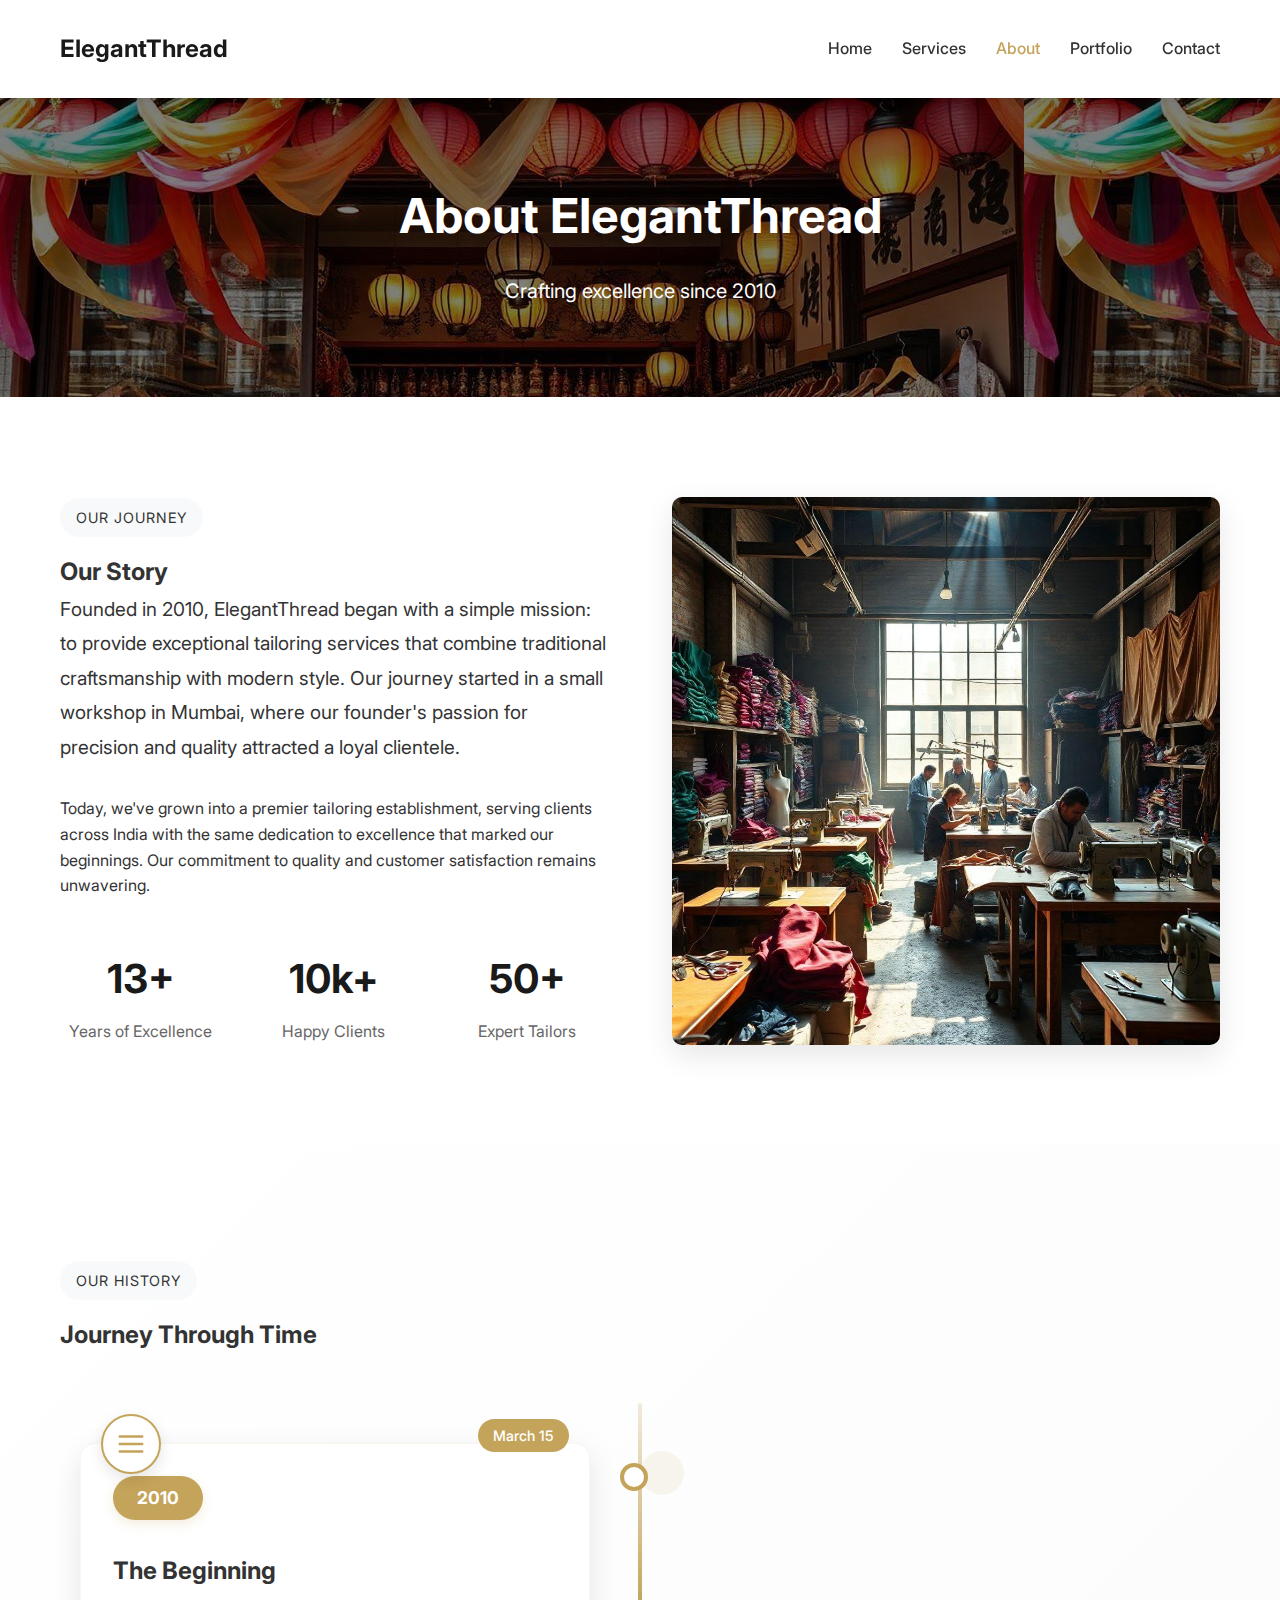
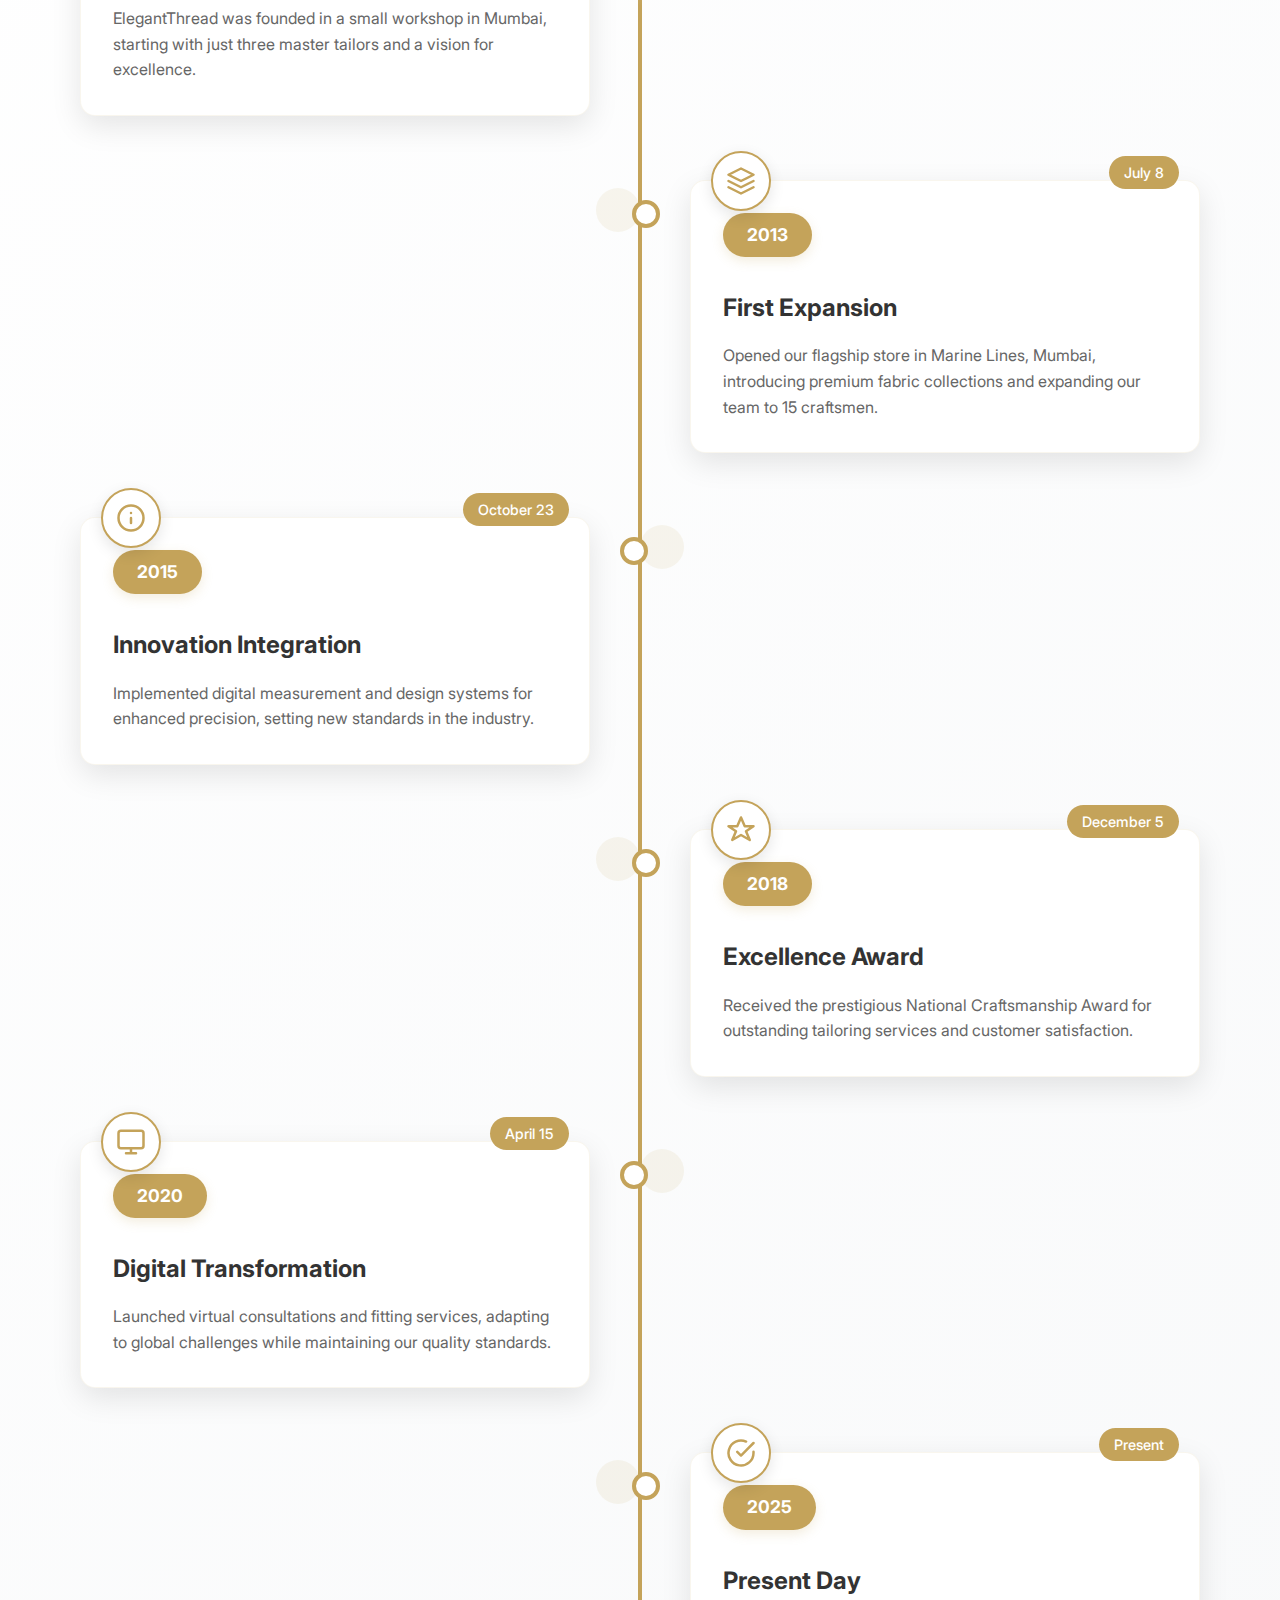
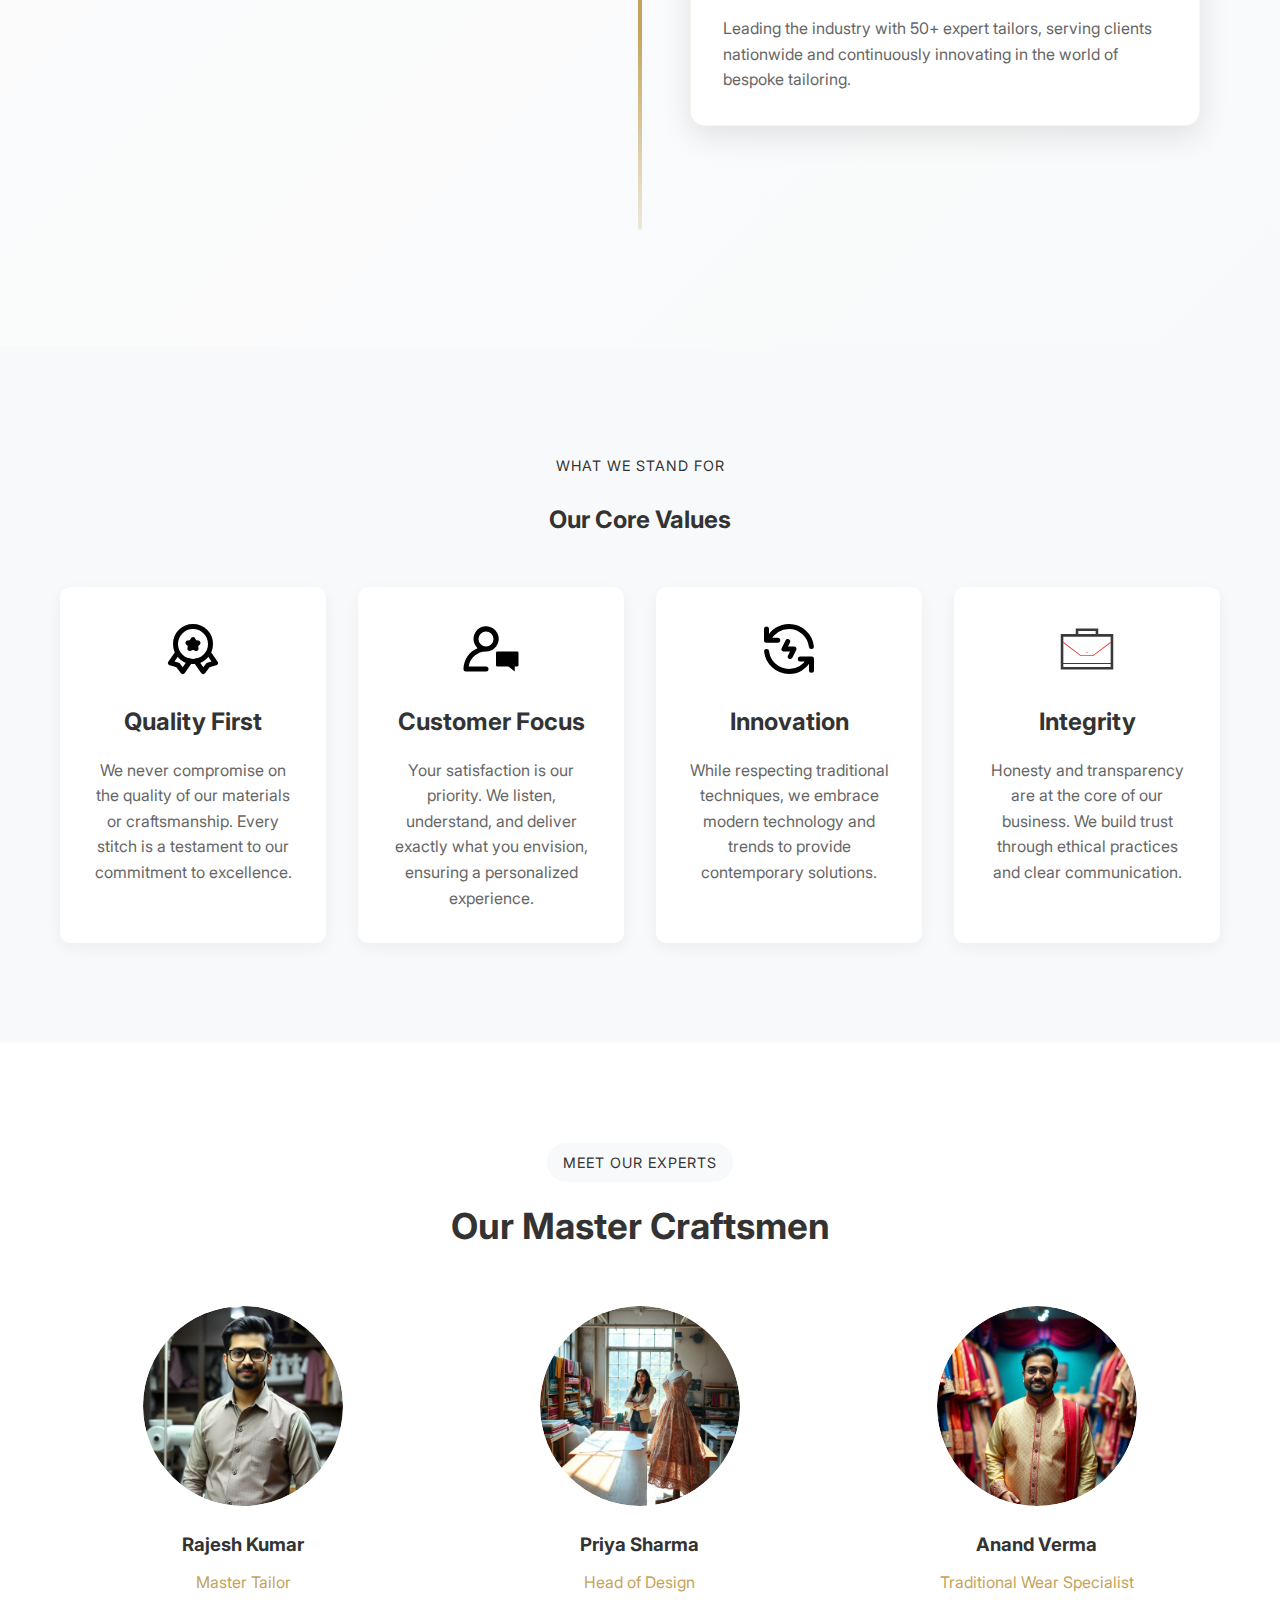
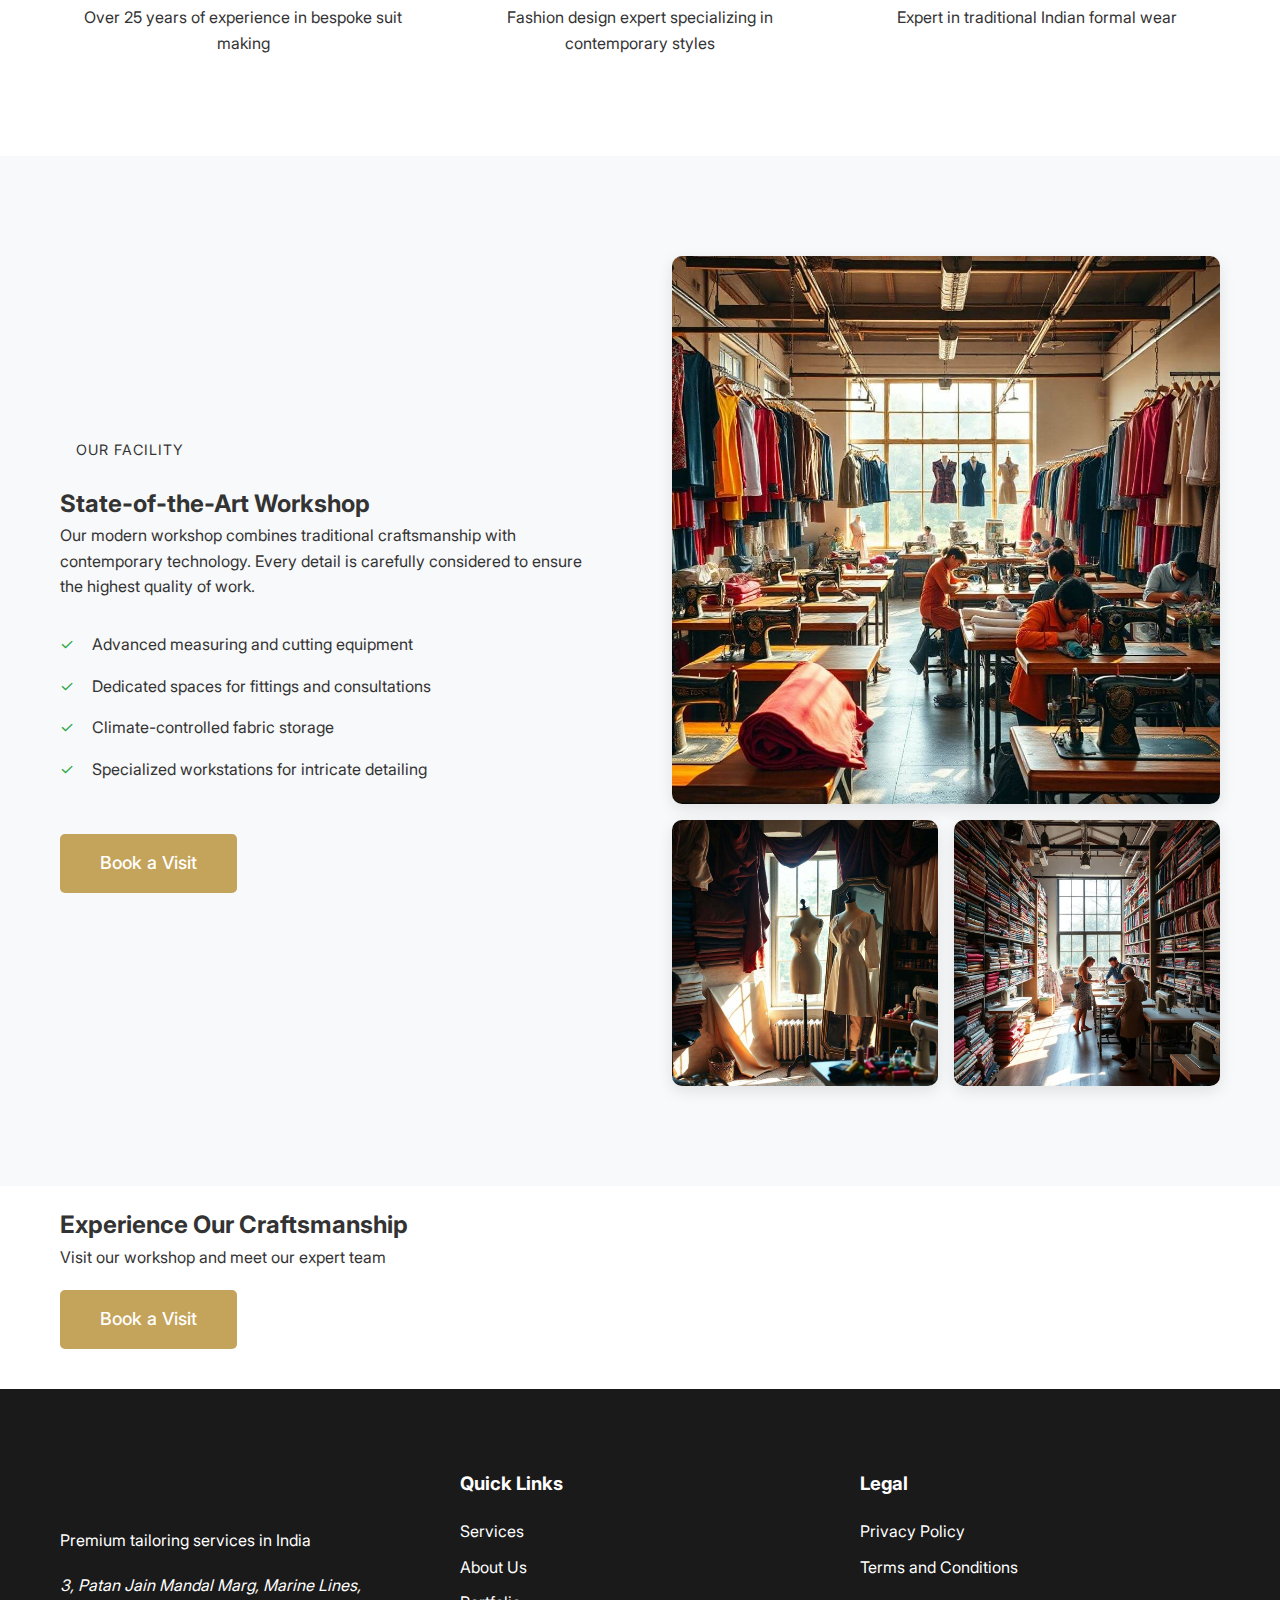
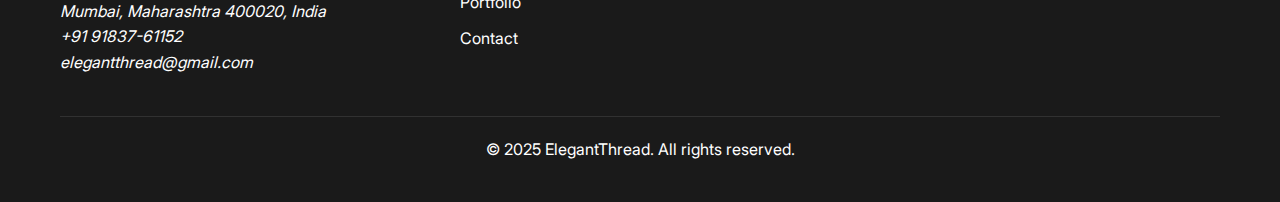
==== commit 94b97305: "Update year references and favicon paths across multiple HTML files; change copyright year from 2024" ====
--- a/about.html
+++ b/about.html
@@ -5,7 +5,7 @@
     <meta name="viewport" content="width=device-width, initial-scale=1.0">
     <title>About ElegantThread - Our Story and Expertise</title>
     <meta name="description" content="Learn about ElegantThread's journey in premium tailoring, our expert team, and our commitment to quality craftsmanship in India.">
-    <link rel="icon" type="image/x-icon" href="favicon.png">
+    <link rel="icon" type="image/x-icon" href="img/icons/favicon.png">
     <link rel="stylesheet" href="css/main.css">
     <link rel="stylesheet" href="fonts/fonts.css">
 </head>
@@ -131,7 +131,7 @@
                             <div class="timeline__icon">
                                 <svg xmlns="http://www.w3.org/2000/svg" viewBox="0 0 24 24" fill="none" stroke="currentColor" stroke-width="2" stroke-linecap="round" stroke-linejoin="round"><path d="M22 11.08V12a10 10 0 1 1-5.93-9.14"/><polyline points="22 4 12 14.01 9 11.01"/></svg>
                             </div>
-                            <span class="timeline__year">2024</span>
+                            <span class="timeline__year">2025</span>
                             <span class="timeline__date">Present</span>
                             <h3>Present Day</h3>
                             <p>Leading the industry with 50+ expert tailors, serving clients nationwide and continuously innovating in the world of bespoke tailoring.</p>
@@ -274,7 +274,7 @@
                 </div>
             </div>
             <div class="footer__bottom">
-                <p>&copy; 2024 ElegantThread. All rights reserved.</p>
+                <p>&copy; 2025 ElegantThread. All rights reserved.</p>
             </div>
         </div>
     </footer>
--- a/css/main.css
+++ b/css/main.css
@@ -242,6 +242,10 @@
     border-radius: 10px;
     box-shadow: 0 5px 15px rgba(0, 0, 0, 0.05);
     transition: transform 0.3s ease;
+    height: 100%;
+    display: flex;
+    flex-direction: column;
+    align-items: center;
 }
 
 .value-card:hover {
@@ -252,11 +256,60 @@
     width: 60px;
     height: 60px;
     margin: 0 auto 1.5rem;
+    display: flex;
+    align-items: center;
+    justify-content: center;
 }
 
 .value-card__icon img {
     width: 100%;
     height: 100%;
+}
+
+.value-card h3 {
+    margin-bottom: 1rem;
+    font-size: 1.5rem;
+    text-align: center;
+}
+
+.value-card p {
+    text-align: center;
+    line-height: 1.6;
+    color: #666;
+}
+
+@media (max-width: 992px) {
+    .values__grid {
+        grid-template-columns: repeat(2, 1fr);
+        gap: 1.5rem;
+    }
+}
+
+@media (max-width: 576px) {
+    .values__grid {
+        grid-template-columns: 1fr;
+        gap: 1.5rem;
+        padding: 0 1rem;
+    }
+
+    .value-card {
+        padding: 1.5rem;
+    }
+
+    .value-card__icon {
+        width: 50px;
+        height: 50px;
+        margin-bottom: 1rem;
+    }
+
+    .value-card h3 {
+        font-size: 1.25rem;
+        margin-bottom: 0.75rem;
+    }
+
+    .value-card p {
+        font-size: 0.95rem;
+    }
 }
 
 .team {
@@ -1511,7 +1564,7 @@
 
     .nav {
         position: fixed;
-        top: 0;
+        top: 40px;
         right: 0;
         width: 100%;
         height: 100vh;
